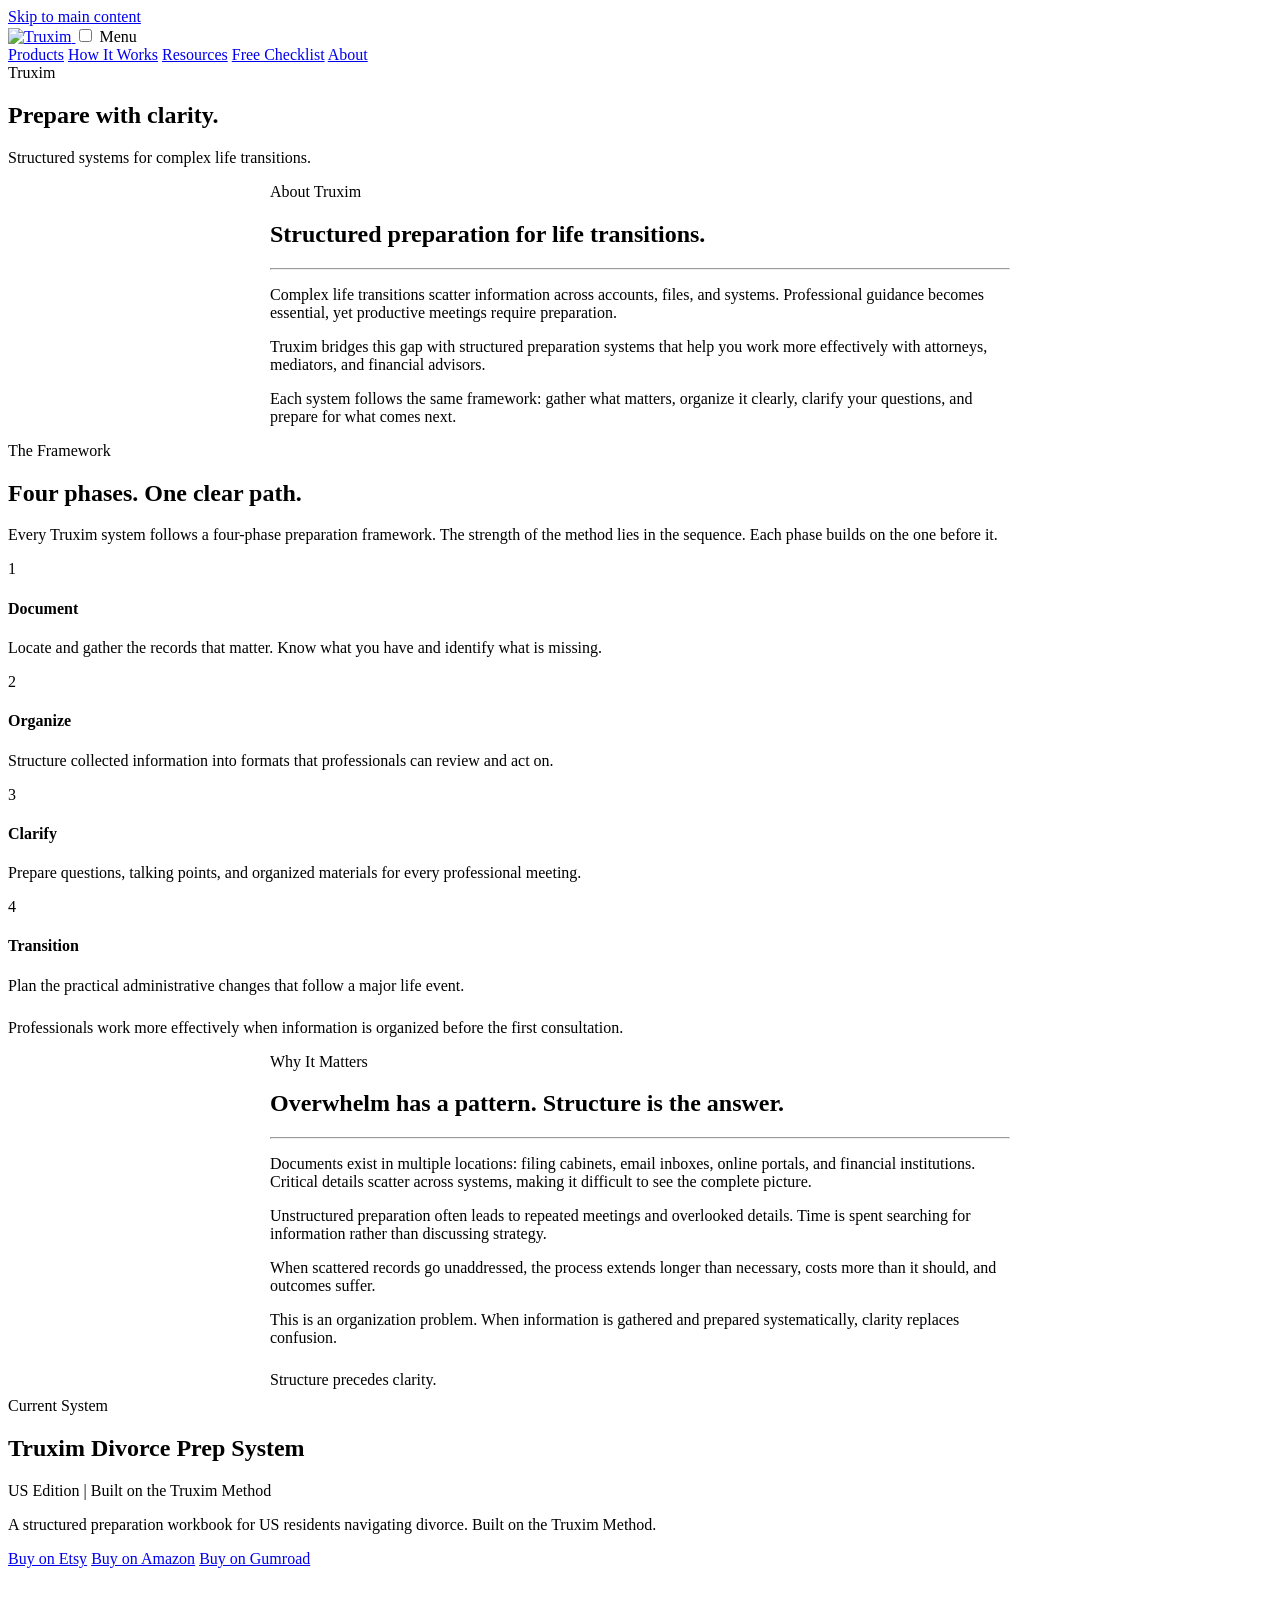
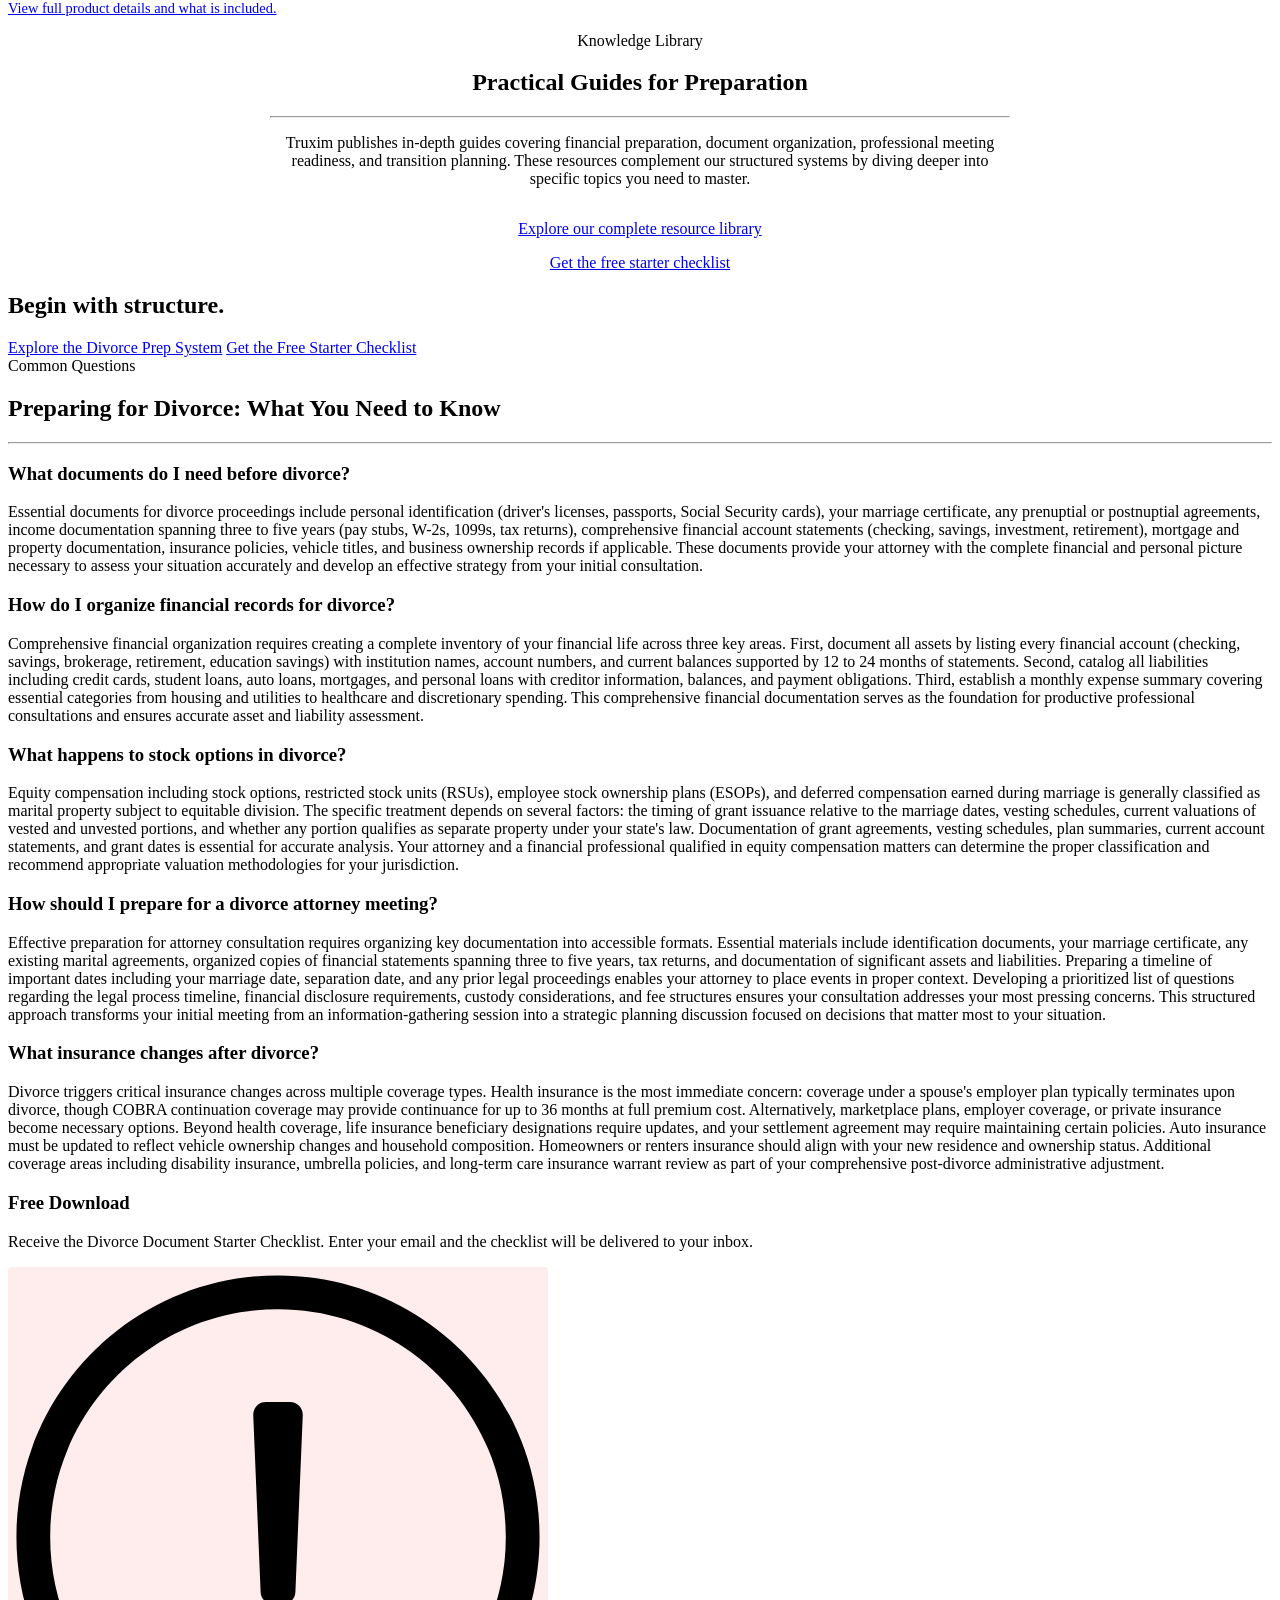
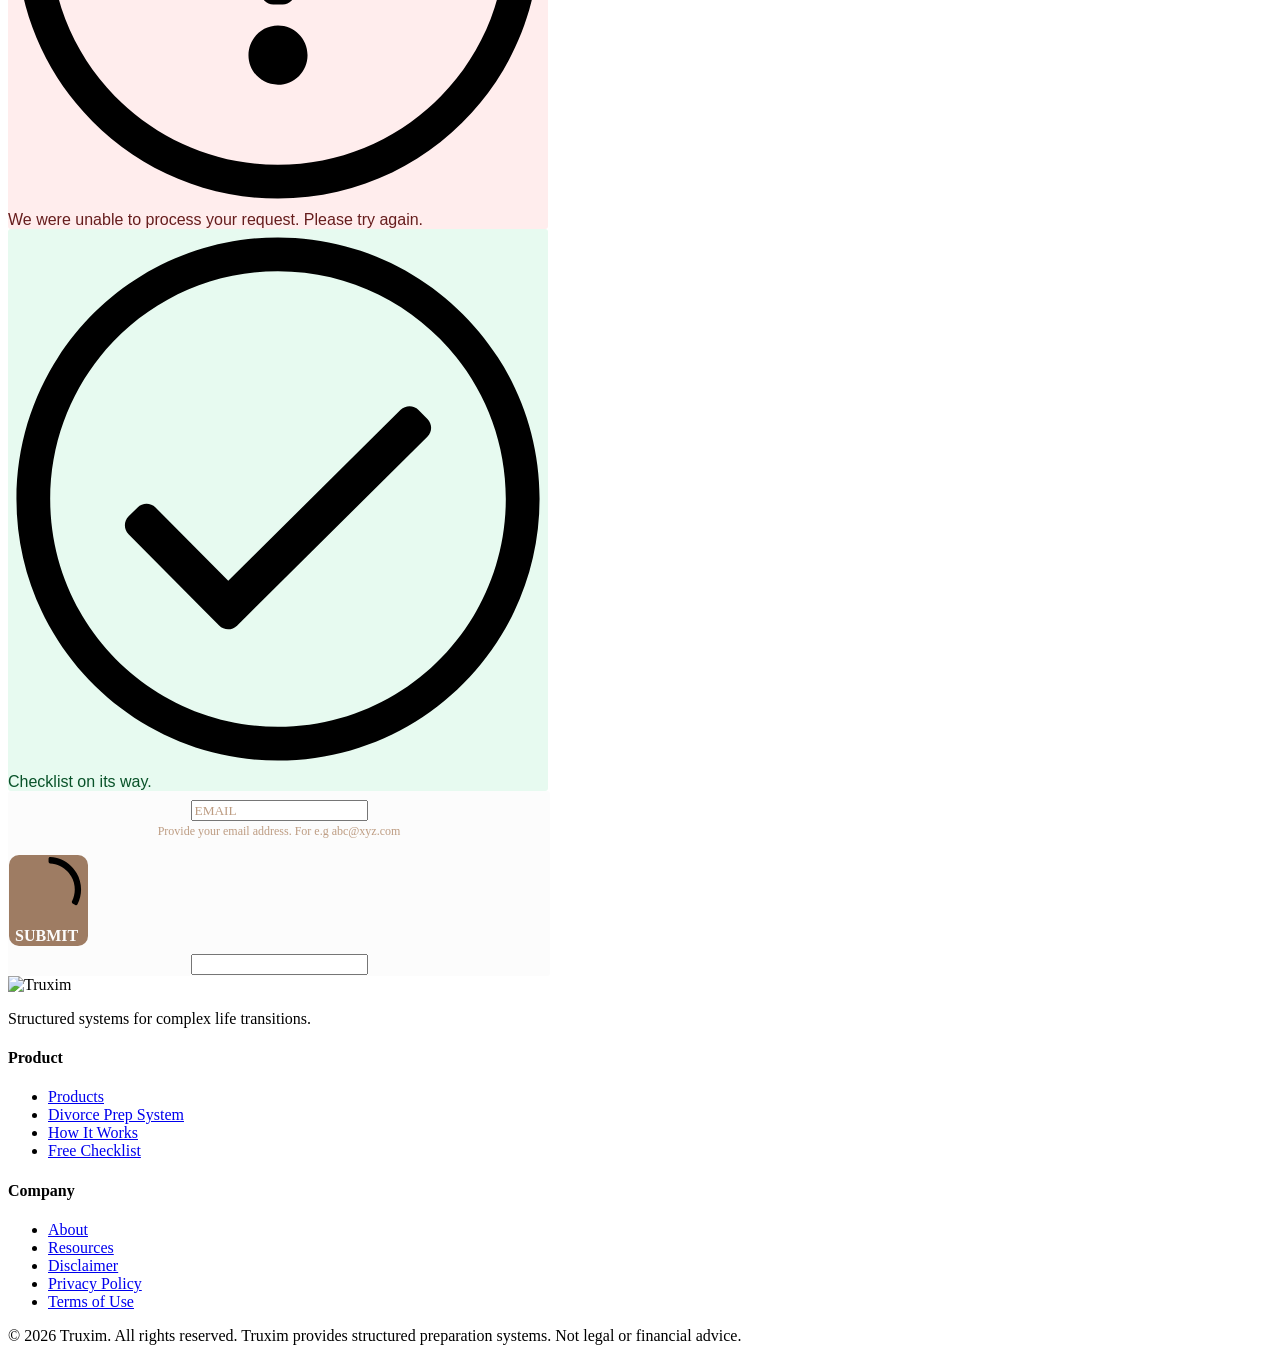
==== index.html @ 69b2a150 "Add files via upload" ====
<!DOCTYPE html>
<html lang="en">
<head>
  <meta charset="UTF-8">
  <meta name="viewport" content="width=device-width, initial-scale=1.0">
  <title>Truxim | Structured Systems for Complex Life Transitions</title>
  <meta name="description" content="Truxim provides structured preparation systems for complex life transitions. Organize documents, clarify finances, and prepare for professional meetings with confidence.">
  <meta name="robots" content="index, follow">
  <link rel="canonical" href="https://truxim.com/">
  <link rel="icon" type="image/svg+xml" href="images/truxim-icon.svg">
  <link rel="stylesheet" href="css/style.css">

  <!-- START - Brevo form styles -->
  <style>
    @font-face {
      font-display: block;
      font-family: Roboto;
      src: url(https://assets.brevo.com/font/Roboto/Latin/normal/normal/7529907e9eaf8ebb5220c5f9850e3811.woff2) format("woff2"), url(https://assets.brevo.com/font/Roboto/Latin/normal/normal/25c678feafdc175a70922a116c9be3e7.woff) format("woff")
    }

    @font-face {
      font-display: fallback;
      font-family: Roboto;
      font-weight: 600;
      src: url(https://assets.brevo.com/font/Roboto/Latin/medium/normal/6e9caeeafb1f3491be3e32744bc30440.woff2) format("woff2"), url(https://assets.brevo.com/font/Roboto/Latin/medium/normal/71501f0d8d5aa95960f6475d5487d4c2.woff) format("woff")
    }

    @font-face {
      font-display: fallback;
      font-family: Roboto;
      font-weight: 700;
      src: url(https://assets.brevo.com/font/Roboto/Latin/bold/normal/3ef7cf158f310cf752d5ad08cd0e7e60.woff2) format("woff2"), url(https://assets.brevo.com/font/Roboto/Latin/bold/normal/ece3a1d82f18b60bcce0211725c476aa.woff) format("woff")
    }

    #sib-container input:-ms-input-placeholder {
      text-align: left;
      font-family: Georgia, serif;
      color: #bd9c82;
    }

    #sib-container input::placeholder {
      text-align: left;
      font-family: Georgia, serif;
      color: #bd9c82;
    }

    #sib-container textarea::placeholder {
      text-align: left;
      font-family: Georgia, serif;
      color: #bd9c82;
    }

    #sib-container a {
      text-decoration: underline;
      color: #2BB2FC;
    }
  </style>
  <link rel="stylesheet" href="https://sibforms.com/forms/end-form/build/sib-styles.css">
  <!-- END - Brevo form styles -->

  <!-- Open Graph -->
  <meta property="og:title" content="Truxim | Structured Systems for Complex Life Transitions">
  <meta property="og:description" content="Organized preparation systems that help you gather documents, structure finances, and walk into every professional meeting ready.">
  <meta property="og:type" content="website">
  <meta property="og:url" content="https://truxim.com/">
  <meta property="og:site_name" content="Truxim">

  <!-- Schema: Organization -->
  <script type="application/ld+json">
  {
    "@context": "https://schema.org",
    "@type": "Organization",
    "name": "Truxim",
    "url": "https://truxim.com",
    "description": "Structured preparation systems for complex life transitions.",
    "logo": "https://truxim.com/images/truxim-logo.svg"
  }
  </script>

  <!-- Schema: FAQPage -->
  <script type="application/ld+json">
  {
    "@context": "https://schema.org",
    "@type": "FAQPage",
    "mainEntity": [
      {
        "@type": "Question",
        "name": "What documents do I need before divorce?",
        "acceptedAnswer": {
          "@type": "Answer",
          "text": "Essential documents for divorce proceedings include personal identification (driver's licenses, passports, Social Security cards), your marriage certificate, any prenuptial or postnuptial agreements, income documentation spanning three to five years (pay stubs, W-2s, 1099s, tax returns), comprehensive financial account statements (checking, savings, investment, retirement), mortgage and property documentation, insurance policies, vehicle titles, and business ownership records if applicable. These documents provide your attorney with the complete financial and personal picture necessary to assess your situation accurately and develop an effective strategy from your initial consultation."
        }
      },
      {
        "@type": "Question",
        "name": "How do I organize financial records for divorce?",
        "acceptedAnswer": {
          "@type": "Answer",
          "text": "Comprehensive financial organization requires creating a complete inventory of your financial life across three key areas. First, document all assets by listing every financial account (checking, savings, brokerage, retirement, education savings) with institution names, account numbers, and current balances supported by 12 to 24 months of statements. Second, catalog all liabilities including credit cards, student loans, auto loans, mortgages, and personal loans with creditor information, balances, and payment obligations. Third, establish a monthly expense summary covering essential categories from housing and utilities to healthcare and discretionary spending. This comprehensive financial documentation serves as the foundation for productive professional consultations and ensures accurate asset and liability assessment."
        }
      },
      {
        "@type": "Question",
        "name": "What happens to stock options in divorce?",
        "acceptedAnswer": {
          "@type": "Answer",
          "text": "Equity compensation including stock options, restricted stock units (RSUs), employee stock ownership plans (ESOPs), and deferred compensation earned during marriage is generally classified as marital property subject to equitable division. The specific treatment depends on several factors: the timing of grant issuance relative to the marriage dates, vesting schedules, current valuations of vested and unvested portions, and whether any portion qualifies as separate property under your state's law. Documentation of grant agreements, vesting schedules, plan summaries, current account statements, and grant dates is essential for accurate analysis. Your attorney and a financial professional qualified in equity compensation matters can determine the proper classification and recommend appropriate valuation methodologies for your jurisdiction."
        }
      },
      {
        "@type": "Question",
        "name": "How should I prepare for a divorce attorney meeting?",
        "acceptedAnswer": {
          "@type": "Answer",
          "text": "Effective preparation for attorney consultation requires organizing key documentation into accessible formats. Essential materials include identification documents, your marriage certificate, any existing marital agreements, organized copies of financial statements spanning three to five years, tax returns, and documentation of significant assets and liabilities. Preparing a timeline of important dates including your marriage date, separation date, and any prior legal proceedings enables your attorney to place events in proper context. Developing a prioritized list of questions regarding the legal process timeline, financial disclosure requirements, custody considerations, and fee structures ensures your consultation addresses your most pressing concerns. This structured approach transforms your initial meeting from an information-gathering session into a strategic planning discussion focused on decisions that matter most to your situation."
        }
      },
      {
        "@type": "Question",
        "name": "What insurance changes after divorce?",
        "acceptedAnswer": {
          "@type": "Answer",
          "text": "Divorce triggers critical insurance changes across multiple coverage types. Health insurance is the most immediate concern: coverage under a spouse's employer plan typically terminates upon divorce, though COBRA continuation coverage may provide continuance for up to 36 months at full premium cost. Alternatively, marketplace plans, employer coverage, or private insurance become necessary options. Beyond health coverage, life insurance beneficiary designations require updates, and your settlement agreement may require maintaining certain policies. Auto insurance must be updated to reflect vehicle ownership changes and household composition. Homeowners or renters insurance should align with your new residence and ownership status. Additional coverage areas including disability insurance, umbrella policies, and long-term care insurance warrant review as part of your comprehensive post-divorce administrative adjustment."
        }
      }
    ]
  }
  </script>
</head>
<body>
  <a href="#main" class="skip-link">Skip to main content</a>
  <header class="site-header">
    <div class="header-inner">
      <a href="index.html" class="site-logo">
        <img src="images/truxim-logo.svg" alt="Truxim" width="160" height="36">
      </a>
      <input type="checkbox" id="nav-toggle" class="nav-toggle-check">
      <label for="nav-toggle" class="nav-toggle-label">Menu</label>
      <nav class="main-nav">
        <a href="products.html">Products</a>
        <a href="how-it-works.html">How It Works</a>
        <a href="resources.html">Resources</a>
        <a href="free-checklist.html">Free Checklist</a>
        <a href="about.html">About</a>
      </nav>
    </div>
  </header>

  <!-- Main Content -->
  <main id="main">

    <!-- Hero -->
    <section class="hero">
      <div class="container">
        <span class="section-label">Truxim</span>
        <h1>Prepare with clarity.</h1>
        <p class="subtitle">Structured systems for complex life transitions.</p>
      </div>
    </section>

    <!-- What is Truxim -->
    <section class="section section-alt">
      <div class="container">
        <div style="max-width: 740px; margin: 0 auto;">
          <span class="section-label">About Truxim</span>
          <h2 class="section-title">Structured preparation for life transitions.</h2>
          <hr class="divider">
          <p class="section-subtitle">Complex life transitions scatter information across accounts, files, and systems. Professional guidance becomes essential, yet productive meetings require preparation.</p>
          <p class="section-subtitle" style="margin-top: 0;">Truxim bridges this gap with structured preparation systems that help you work more effectively with attorneys, mediators, and financial advisors.</p>
          <p class="section-subtitle" style="margin-top: 0;">Each system follows the same framework: gather what matters, organize it clearly, clarify your questions, and prepare for what comes next.</p>
        </div>
      </div>
    </section>

    <!-- The Truxim Method -->
    <section class="section">
      <div class="container text-center">
        <span class="section-label">The Framework</span>
        <h2 class="section-title">Four phases. One clear path.</h2>
        <p class="section-subtitle centered">Every Truxim system follows a four-phase preparation framework. The strength of the method lies in the sequence. Each phase builds on the one before it.</p>
        <div class="phase-grid">
          <div class="phase-block">
            <div class="phase-number">1</div>
            <h4>Document</h4>
            <p>Locate and gather the records that matter. Know what you have and identify what is missing.</p>
          </div>
          <div class="phase-block">
            <div class="phase-number">2</div>
            <h4>Organize</h4>
            <p>Structure collected information into formats that professionals can review and act on.</p>
          </div>
          <div class="phase-block">
            <div class="phase-number">3</div>
            <h4>Clarify</h4>
            <p>Prepare questions, talking points, and organized materials for every professional meeting.</p>
          </div>
          <div class="phase-block">
            <div class="phase-number">4</div>
            <h4>Transition</h4>
            <p>Plan the practical administrative changes that follow a major life event.</p>
          </div>
        </div>
        <p class="section-subtitle centered" style="margin-top: 1.5rem;">Professionals work more effectively when information is organized before the first consultation.</p>
      </div>
    </section>

    <!-- Why Structure Matters -->
    <section class="section section-alt">
      <div class="container">
        <div style="max-width: 740px; margin: 0 auto;">
          <span class="section-label">Why It Matters</span>
          <h2 class="section-title">Overwhelm has a pattern. Structure is the answer.</h2>
          <hr class="divider">
          <p class="section-subtitle">Documents exist in multiple locations: filing cabinets, email inboxes, online portals, and financial institutions. Critical details scatter across systems, making it difficult to see the complete picture.</p>
          <p class="section-subtitle" style="margin-top: 0;">Unstructured preparation often leads to repeated meetings and overlooked details. Time is spent searching for information rather than discussing strategy.</p>
          <p class="section-subtitle" style="margin-top: 0;">When scattered records go unaddressed, the process extends longer than necessary, costs more than it should, and outcomes suffer.</p>
          <p class="section-subtitle" style="margin-top: 0;">This is an organization problem. When information is gathered and prepared systematically, clarity replaces confusion.</p>
          <p class="section-subtitle" style="margin-top: 1.5rem; margin-bottom: 0.5rem;">Structure precedes clarity.</p>
        </div>
      </div>
    </section>

    <!-- Current System -->
    <section class="section">
      <div class="container text-center">
        <span class="section-label">Current System</span>
        <h2 class="section-title">Truxim Divorce Prep System</h2>
        <p class="section-subtitle centered">US Edition | Built on the Truxim Method</p>
        <p class="section-subtitle centered">A structured preparation workbook for US residents navigating divorce. Built on the Truxim Method.</p>
        <div class="purchase-buttons">
          <a href="#" class="purchase-btn">Buy on Etsy</a>
          <a href="#" class="purchase-btn">Buy on Amazon</a>
          <a href="#" class="purchase-btn">Buy on Gumroad</a>
        </div>
        <p style="margin-top: 2rem; font-size: 0.9rem; color: var(--text-light);">
          <a href="divorce-prep-system.html">View full product details and what is included.</a>
        </p>
      </div>
    </section>

    <!-- Resources Section -->
    <section class="section section-alt">
      <div class="container">
        <div style="max-width: 740px; margin: 0 auto; text-align: center;">
          <span class="section-label">Knowledge Library</span>
          <h2 class="section-title">Practical Guides for Preparation</h2>
          <hr class="divider">
          <p class="section-subtitle">Truxim publishes in-depth guides covering financial preparation, document organization, professional meeting readiness, and transition planning. These resources complement our structured systems by diving deeper into specific topics you need to master.</p>
          <div style="margin-top: 2rem;">
            <p><a href="resources.html">Explore our complete resource library</a></p>
            <p style="margin-top: 0.5rem;"><a href="free-checklist.html">Get the free starter checklist</a></p>
          </div>
        </div>
      </div>
    </section>

    <!-- Primary CTA Section -->
    <section class="section">
      <div class="container text-center">
        <h2 class="section-title">Begin with structure.</h2>
        <div class="hero-buttons">
          <a href="divorce-prep-system.html" class="btn btn-primary btn-lg">Explore the Divorce Prep System</a>
          <a href="free-checklist.html" class="btn btn-outline btn-lg">Get the Free Starter Checklist</a>
        </div>
      </div>
    </section>

    <!-- SEO Q&A Section -->
    <section class="section section-alt">
      <div class="container">
        <div class="qa-section">
          <span class="section-label text-center" style="display: block;">Common Questions</span>
          <h2 class="section-title text-center">Preparing for Divorce: What You Need to Know</h2>
          <hr class="divider centered">

          <div class="qa-item">
            <h3>What documents do I need before divorce?</h3>
            <p>Essential documents for divorce proceedings include personal identification (driver's licenses, passports, Social Security cards), your marriage certificate, any prenuptial or postnuptial agreements, income documentation spanning three to five years (pay stubs, W-2s, 1099s, tax returns), comprehensive financial account statements (checking, savings, investment, retirement), mortgage and property documentation, insurance policies, vehicle titles, and business ownership records if applicable. These documents provide your attorney with the complete financial and personal picture necessary to assess your situation accurately and develop an effective strategy from your initial consultation.</p>
          </div>

          <div class="qa-item">
            <h3>How do I organize financial records for divorce?</h3>
            <p>Comprehensive financial organization requires creating a complete inventory of your financial life across three key areas. First, document all assets by listing every financial account (checking, savings, brokerage, retirement, education savings) with institution names, account numbers, and current balances supported by 12 to 24 months of statements. Second, catalog all liabilities including credit cards, student loans, auto loans, mortgages, and personal loans with creditor information, balances, and payment obligations. Third, establish a monthly expense summary covering essential categories from housing and utilities to healthcare and discretionary spending. This comprehensive financial documentation serves as the foundation for productive professional consultations and ensures accurate asset and liability assessment.</p>
          </div>

          <div class="qa-item">
            <h3>What happens to stock options in divorce?</h3>
            <p>Equity compensation including stock options, restricted stock units (RSUs), employee stock ownership plans (ESOPs), and deferred compensation earned during marriage is generally classified as marital property subject to equitable division. The specific treatment depends on several factors: the timing of grant issuance relative to the marriage dates, vesting schedules, current valuations of vested and unvested portions, and whether any portion qualifies as separate property under your state's law. Documentation of grant agreements, vesting schedules, plan summaries, current account statements, and grant dates is essential for accurate analysis. Your attorney and a financial professional qualified in equity compensation matters can determine the proper classification and recommend appropriate valuation methodologies for your jurisdiction.</p>
          </div>

          <div class="qa-item">
            <h3>How should I prepare for a divorce attorney meeting?</h3>
            <p>Effective preparation for attorney consultation requires organizing key documentation into accessible formats. Essential materials include identification documents, your marriage certificate, any existing marital agreements, organized copies of financial statements spanning three to five years, tax returns, and documentation of significant assets and liabilities. Preparing a timeline of important dates including your marriage date, separation date, and any prior legal proceedings enables your attorney to place events in proper context. Developing a prioritized list of questions regarding the legal process timeline, financial disclosure requirements, custody considerations, and fee structures ensures your consultation addresses your most pressing concerns. This structured approach transforms your initial meeting from an information-gathering session into a strategic planning discussion focused on decisions that matter most to your situation.</p>
          </div>

          <div class="qa-item">
            <h3>What insurance changes after divorce?</h3>
            <p>Divorce triggers critical insurance changes across multiple coverage types. Health insurance is the most immediate concern: coverage under a spouse's employer plan typically terminates upon divorce, though COBRA continuation coverage may provide continuance for up to 36 months at full premium cost. Alternatively, marketplace plans, employer coverage, or private insurance become necessary options. Beyond health coverage, life insurance beneficiary designations require updates, and your settlement agreement may require maintaining certain policies. Auto insurance must be updated to reflect vehicle ownership changes and household composition. Homeowners or renters insurance should align with your new residence and ownership status. Additional coverage areas including disability insurance, umbrella policies, and long-term care insurance warrant review as part of your comprehensive post-divorce administrative adjustment.</p>
          </div>

        </div>
      </div>
    </section>

    <!-- Email Capture -->
    <section class="section">
      <div class="container">
        <div class="email-capture">
          <h3>Free Download</h3>
          <p>Receive the Divorce Document Starter Checklist. Enter your email and the checklist will be delivered to your inbox.</p>
          <!-- START - Brevo Embedded Form -->
          <div class="sib-form" style="text-align: center; background-color: transparent;">
            <div id="sib-form-container" class="sib-form-container">
              <div id="error-message" class="sib-form-message-panel" style="font-size:16px; text-align:left; font-family:Helvetica, sans-serif; color:#661d1d; background-color:#ffeded; border-radius:3px; border-color:#ff4949;max-width:540px;">
                <div class="sib-form-message-panel__text sib-form-message-panel__text--center">
                  <svg viewBox="0 0 512 512" class="sib-icon sib-notification__icon">
                    <path d="M256 40c118.621 0 216 96.075 216 216 0 119.291-96.61 216-216 216-119.244 0-216-96.562-216-216 0-119.203 96.602-216 216-216m0-32C119.043 8 8 119.083 8 256c0 136.997 111.043 248 248 248s248-111.003 248-248C504 119.083 392.957 8 256 8zm-11.49 120h22.979c6.823 0 12.274 5.682 11.99 12.5l-7 168c-.268 6.428-5.556 11.5-11.99 11.5h-8.979c-6.433 0-11.722-5.073-11.99-11.5l-7-168c-.283-6.818 5.167-12.5 11.99-12.5zM256 340c-15.464 0-28 12.536-28 28s12.536 28 28 28 28-12.536 28-28-12.536-28-28-28z" />
                  </svg>
                  <span class="sib-form-message-panel__inner-text">
                    We were unable to process your request. Please try again.
                  </span>
                </div>
              </div>
              <div></div>
              <div id="success-message" class="sib-form-message-panel" style="font-size:16px; text-align:left; font-family:Helvetica, sans-serif; color:#085229; background-color:#e7faf0; border-radius:3px; border-color:#13ce66;max-width:540px;">
                <div class="sib-form-message-panel__text sib-form-message-panel__text--center">
                  <svg viewBox="0 0 512 512" class="sib-icon sib-notification__icon">
                    <path d="M256 8C119.033 8 8 119.033 8 256s111.033 248 248 248 248-111.033 248-248S392.967 8 256 8zm0 464c-118.664 0-216-96.055-216-216 0-118.663 96.055-216 216-216 118.664 0 216 96.055 216 216 0 118.663-96.055 216-216 216zm141.63-274.961L217.15 376.071c-4.705 4.667-12.303 4.637-16.97-.068l-85.878-86.572c-4.667-4.705-4.637-12.303.068-16.97l8.52-8.451c4.705-4.667 12.303-4.637 16.97.068l68.976 69.533 163.441-162.13c4.705-4.667 12.303-4.637 16.97.068l8.451 8.52c4.668 4.705 4.637 12.303-.068 16.97z" />
                  </svg>
                  <span class="sib-form-message-panel__inner-text">
                    Checklist on its way.
                  </span>
                </div>
              </div>
              <div></div>
              <div id="sib-container" class="sib-container--large sib-container--vertical" style="text-align:center; background-color:rgba(252,252,252,1); max-width:540px; border-radius:3px; border-width:1px; border-color:#fcfcfc; border-style:solid; direction:ltr">
                <form id="sib-form" method="POST" action="https://1d1e7d03.sibforms.com/serve/[base64]" data-type="subscription">
                  <div style="padding: 8px 0;">
                    <div class="sib-input sib-form-block">
                      <div class="form__entry entry_block">
                        <div class="form__label-row ">
                          <div class="entry__field">
                            <input class="input " type="text" id="EMAIL" name="EMAIL" autocomplete="off" placeholder="EMAIL" data-required="true" required />
                          </div>
                        </div>
                        <label class="entry__error entry__error--primary" style="font-size:16px; text-align:left; font-family:Helvetica, sans-serif; color:#661d1d; background-color:#ffeded; border-radius:3px; border-color:#ff4949;">
                        </label>
                        <label class="entry__specification" style="font-size:12px; text-align:left; font-family:Georgia, serif; color:#bd9c82; text-align:left">
                          Provide your email address. For e.g abc@xyz.com
                        </label>
                      </div>
                    </div>
                  </div>
                  <div style="padding: 8px 0;">
                    <div class="sib-form-block" style="text-align: left">
                      <button class="sib-form-block__button sib-form-block__button-with-loader" style="font-size:16px; text-align:left; font-weight:700; font-family:Georgia, serif; color:#fcfcfc; background-color:#9e7c63; border-radius:10px; border-width:0px;" form="sib-form" type="submit">
                        <svg class="icon clickable__icon progress-indicator__icon sib-hide-loader-icon" viewBox="0 0 512 512" style="">
                          <path d="M460.116 373.846l-20.823-12.022c-5.541-3.199-7.54-10.159-4.663-15.874 30.137-59.886 28.343-131.652-5.386-189.946-33.641-58.394-94.896-95.833-161.827-99.676C261.028 55.961 256 50.751 256 44.352V20.309c0-6.904 5.808-12.337 12.703-11.982 83.556 4.306 160.163 50.864 202.11 123.677 42.063 72.696 44.079 162.316 6.031 236.832-3.14 6.148-10.75 8.461-16.728 5.01z" />
                        </svg>
                        SUBMIT
                      </button>
                    </div>
                  </div>
                  <input type="text" name="email_address_check" value="" class="input--hidden">
                  <input type="hidden" name="locale" value="en">
                </form>
              </div>
            </div>
          </div>
          <!-- END - Brevo Embedded Form -->
        </div>
      </div>
    </section>

  </main>

  <!-- Footer -->
  <footer class="site-footer">
    <div class="footer-inner">
      <div class="footer-grid">
        <div class="footer-brand">
          <img src="images/truxim-icon.svg" alt="Truxim" width="40" height="30">
          <p>Structured systems for complex life transitions.</p>
        </div>
        <div class="footer-links">
          <h4>Product</h4>
          <ul>
            <li><a href="products.html">Products</a></li>
            <li><a href="divorce-prep-system.html">Divorce Prep System</a></li>
            <li><a href="how-it-works.html">How It Works</a></li>
            <li><a href="free-checklist.html">Free Checklist</a></li>
          </ul>
        </div>
        <div class="footer-links">
          <h4>Company</h4>
          <ul>
            <li><a href="about.html">About</a></li>
            <li><a href="resources.html">Resources</a></li>
            <li><a href="disclaimer.html">Disclaimer</a></li>
            <li><a href="privacy.html">Privacy Policy</a></li>
            <li><a href="terms.html">Terms of Use</a></li>
          </ul>
        </div>
      </div>
      <div class="footer-legal">
        <p>&copy; 2026 Truxim. All rights reserved. Truxim provides structured preparation systems. Not legal or financial advice.</p>
      </div>
    </div>
  </footer>

  <!-- START - Brevo form script -->
  <script>
    window.REQUIRED_CODE_ERROR_MESSAGE = 'Please choose a country code';
    window.LOCALE = 'en';
    window.EMAIL_INVALID_MESSAGE = window.SMS_INVALID_MESSAGE = "Please enter a valid email address.";
    window.REQUIRED_ERROR_MESSAGE = "Email address is required. ";
    window.GENERIC_INVALID_MESSAGE = "Please enter a valid email address.";
    window.translation = {
      common: {
        selectedList: '{quantity} list selected',
        selectedLists: '{quantity} lists selected',
        selectedOption: '{quantity} selected',
        selectedOptions: '{quantity} selected',
      }
    };
    var AUTOHIDE = Boolean(0);
  </script>
  <script defer src="https://sibforms.com/forms/end-form/build/main.js"></script>
  <!-- END - Brevo form script -->
</body>
</html>
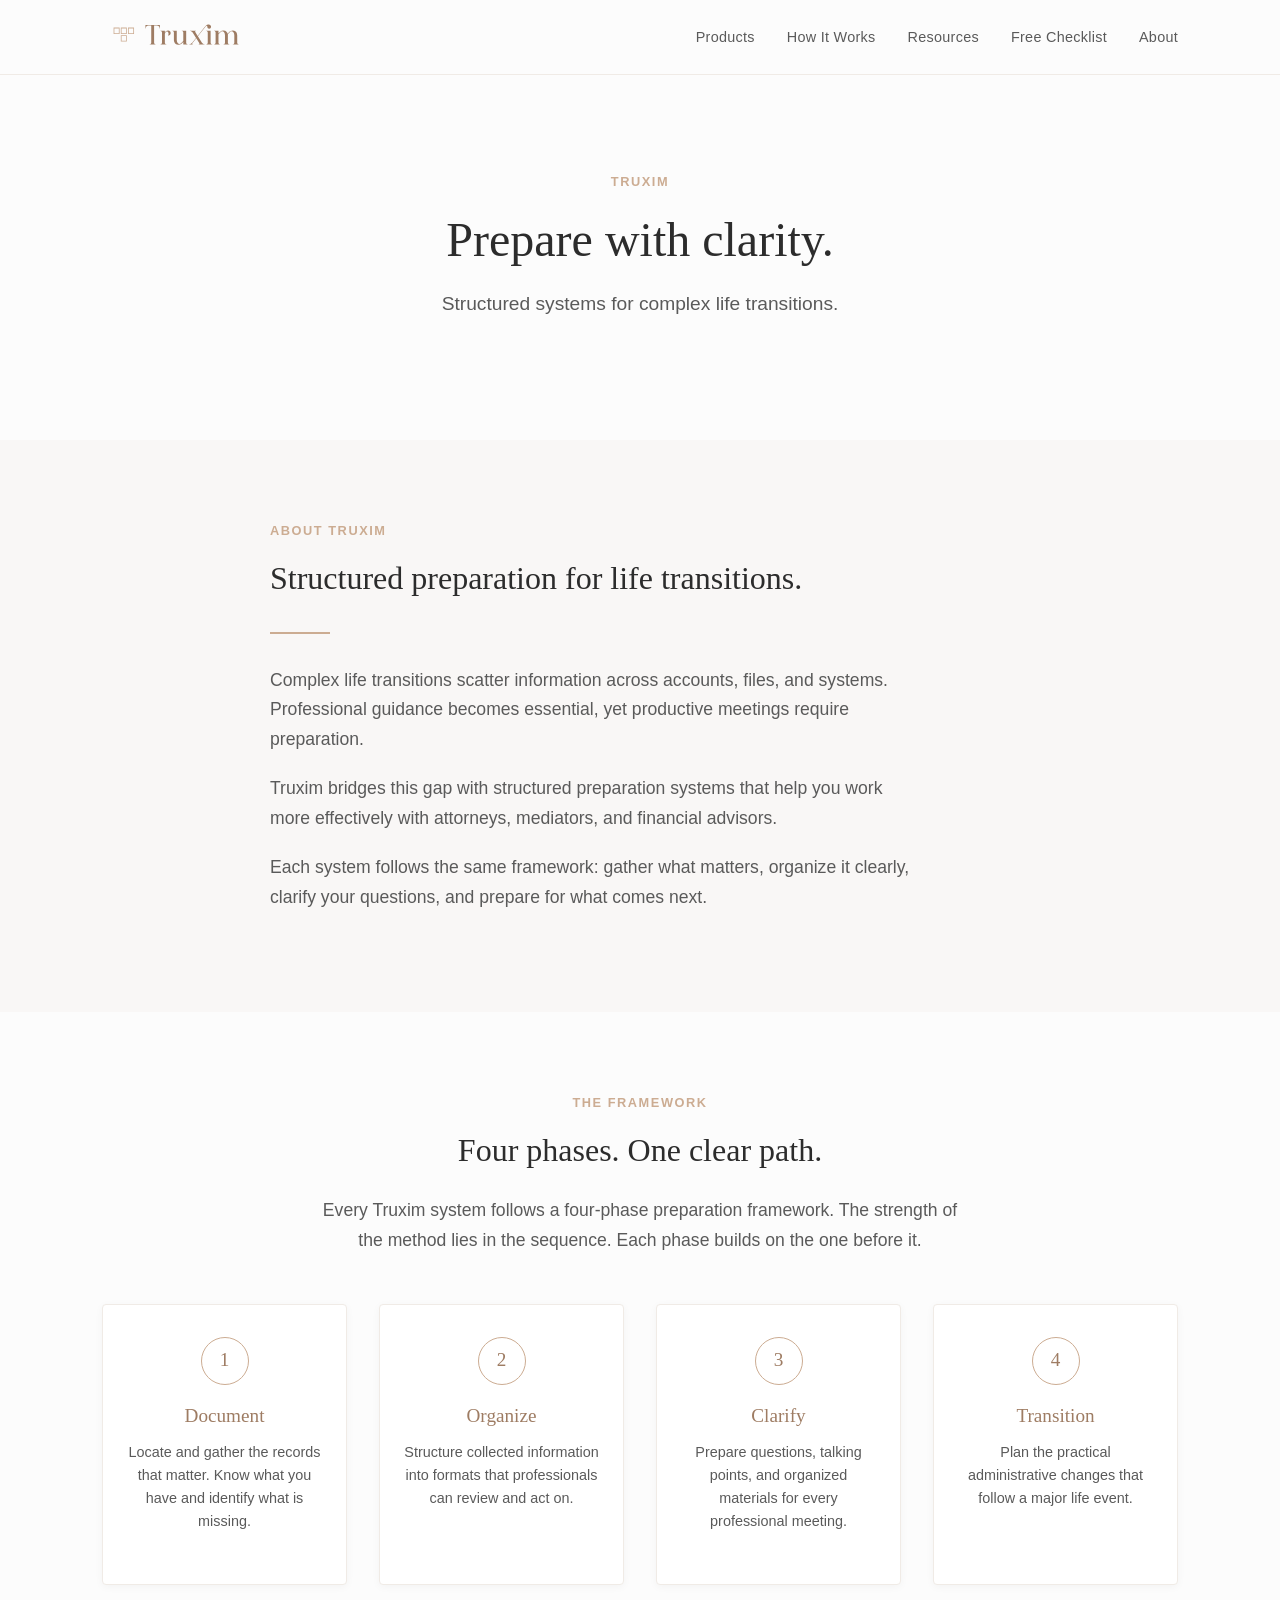
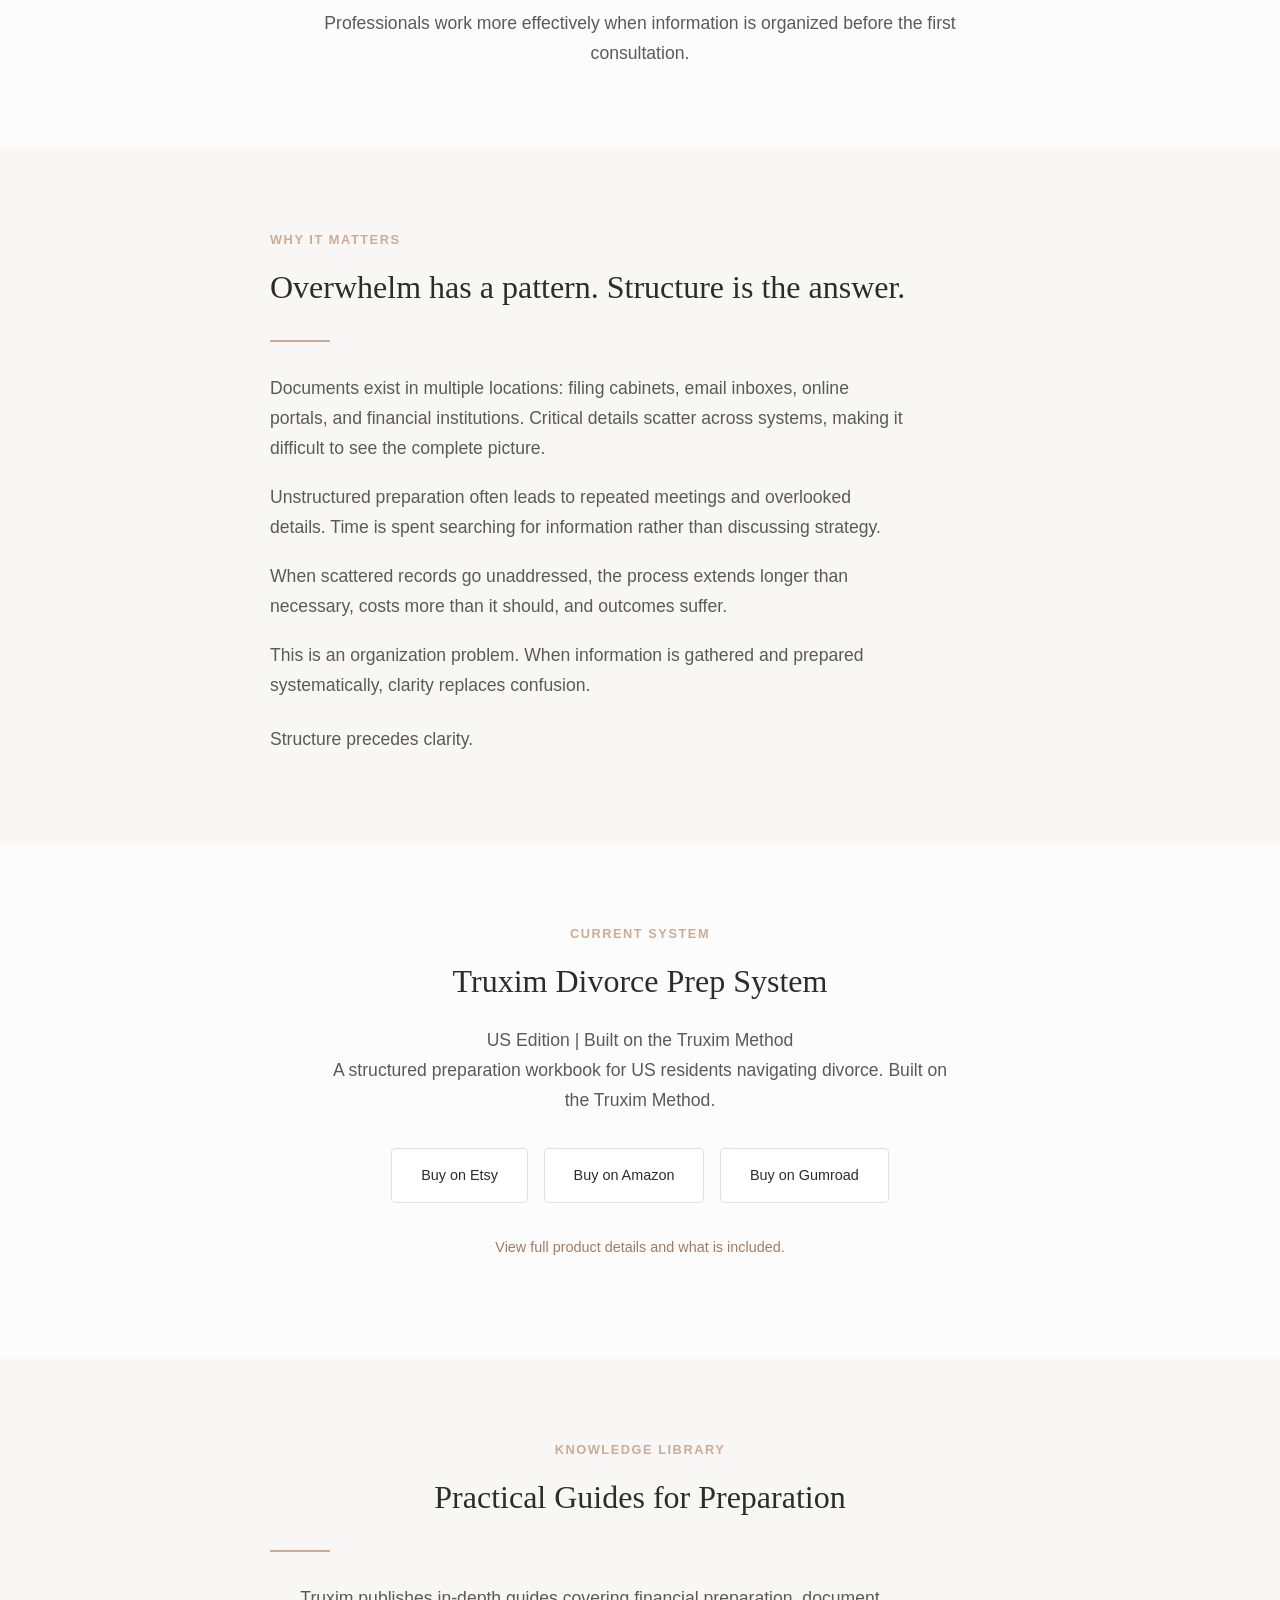
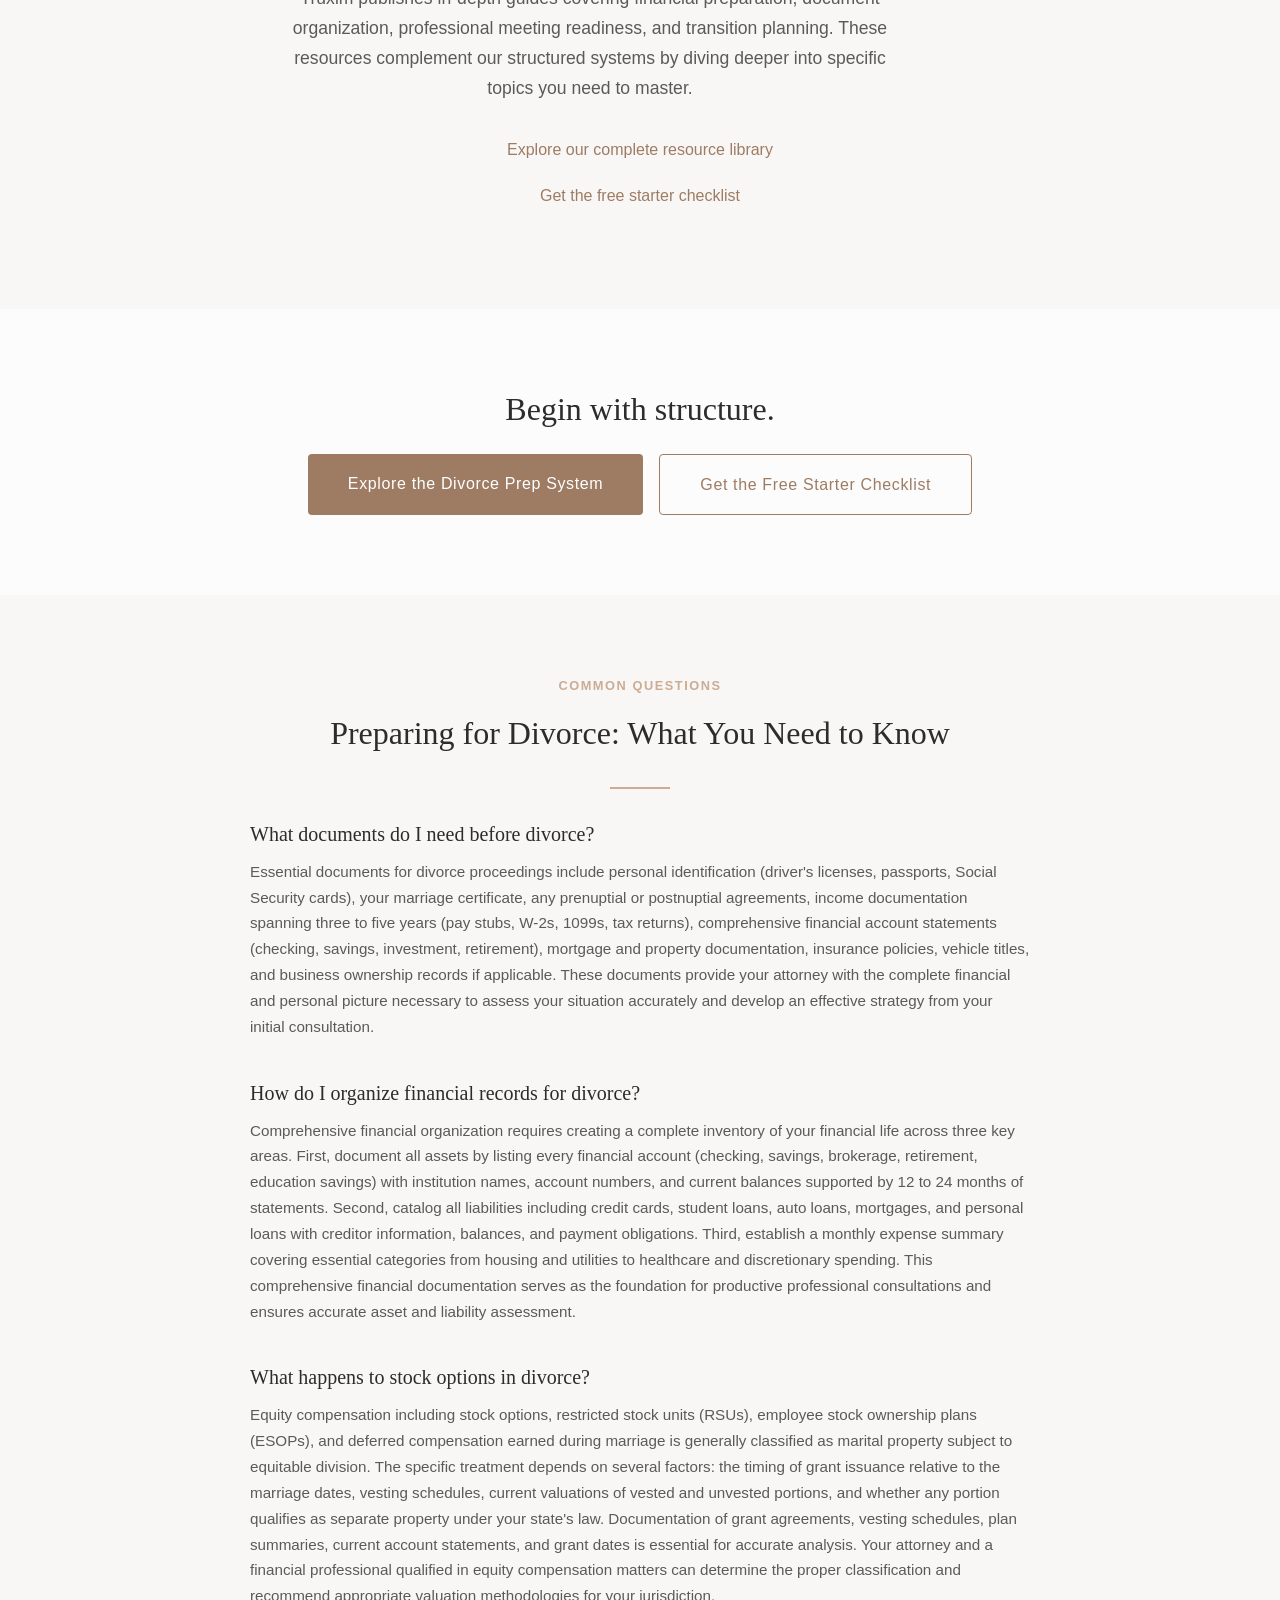
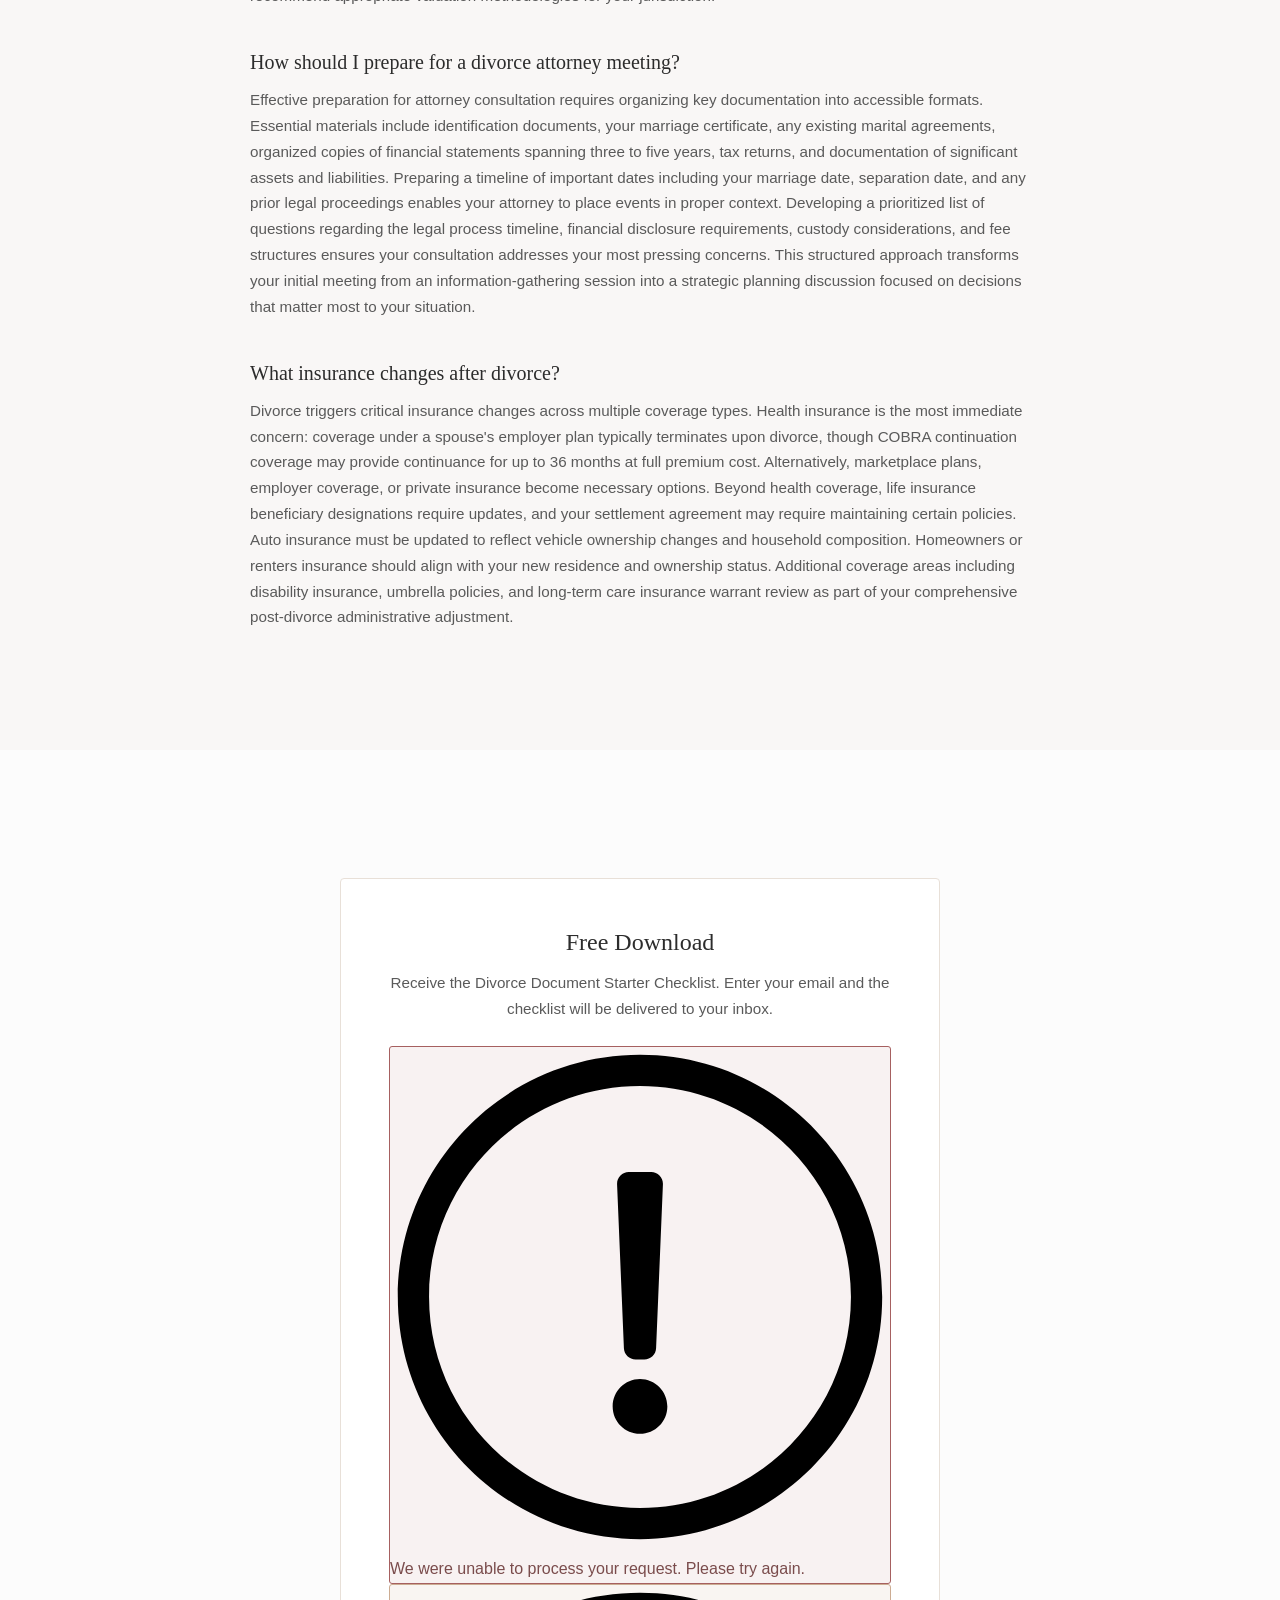
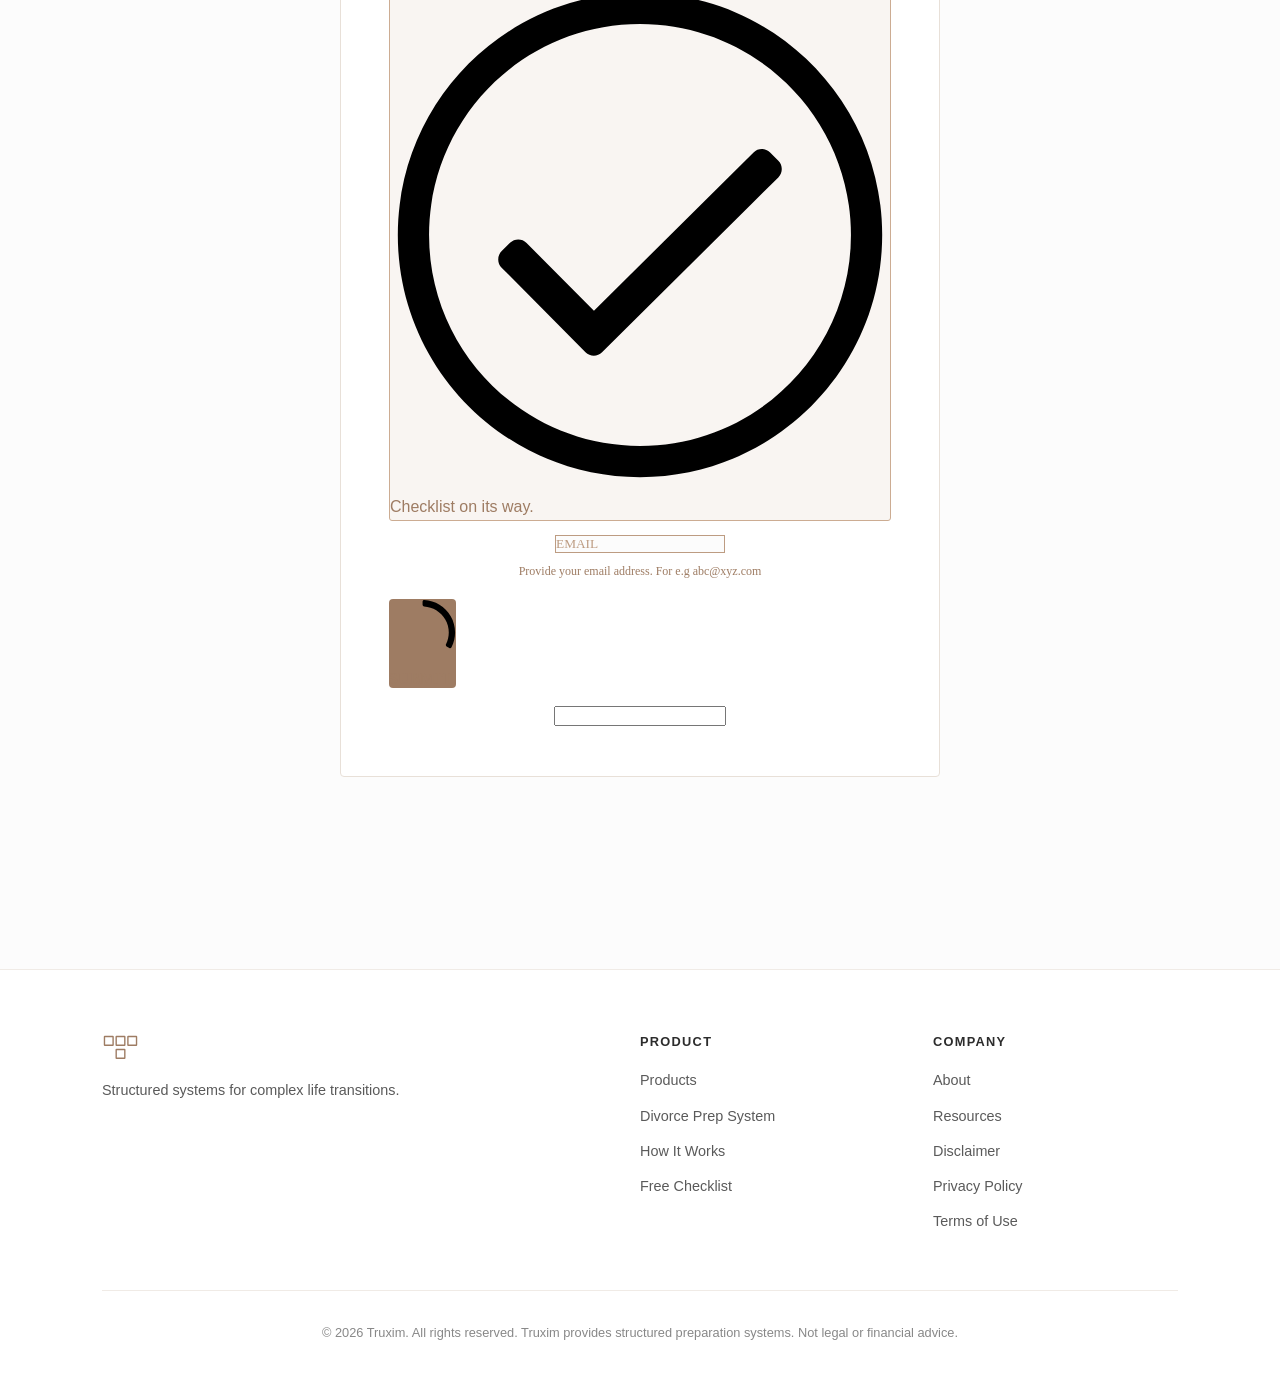
==== commit 26395559: "Add files via upload" ====
--- a/index.html
+++ b/index.html
@@ -57,6 +57,18 @@
   </style>
   <link rel="stylesheet" href="https://sibforms.com/forms/end-form/build/sib-styles.css">
   <!-- END - Brevo form styles -->
+
+  <!-- Brevo brand overrides -->
+  <style>
+    #sib-container, #sib-container * { font-family: Georgia, serif !important; color: #9e7c63 !important; }
+    .sib-form { background-color: transparent !important; }
+    #sib-container { background-color: transparent !important; border: none !important; border-radius: 0 !important; max-width: 540px !important; margin: 0 auto !important; box-shadow: none !important; padding: 0 !important; }
+    #sib-container .input { border: 1px solid #bd9c82 !important; background-color: #fcfcfc !important; }
+    .sib-form-block__button { background-color: #9e7c63 !important; color: #ffffff !important; border-radius: 4px !important; font-family: Georgia, serif !important; }
+    .sib-form-block__button:hover { background-color: #bd9c82 !important; }
+    #success-message { background-color: rgba(204, 172, 146, 0.12) !important; border: 1px solid #ccac92 !important; color: #9e7c63 !important; }
+    #error-message { background-color: rgba(166, 96, 96, 0.08) !important; border: 1px solid #a66060 !important; color: #7a4c4c !important; }
+  </style>
 
   <!-- Open Graph -->
   <meta property="og:title" content="Truxim | Structured Systems for Complex Life Transitions">
@@ -427,5 +439,22 @@
   </script>
   <script defer src="https://sibforms.com/forms/end-form/build/main.js"></script>
   <!-- END - Brevo form script -->
+
+<!-- Default Statcounter code for truxim.com -->
+<script type="text/javascript">
+var sc_project=13205528;
+var sc_invisible=1;
+var sc_security="69899f8c";
+</script>
+<script type="text/javascript"
+src="https://www.statcounter.com/counter/counter.js"
+async></script>
+<noscript><div class="statcounter"><a title="web statistics"
+href="https://statcounter.com/" target="_blank"><img
+class="statcounter"
+src="https://c.statcounter.com/13205528/0/69899f8c/1/"
+alt="web statistics"
+referrerPolicy="no-referrer-when-downgrade"></a></div></noscript>
+<!-- End of Statcounter Code -->
 </body>
 </html>
--- a/css/style.css
+++ b/css/style.css
@@ -0,0 +1,1782 @@
+/* ============================================
+   Truxim - Global Stylesheet
+   Version 1.0
+   ============================================ */
+
+/* --- CSS Custom Properties --- */
+:root {
+  --bg: #fcfcfc;
+  --fg: #9e7c63;
+  --accent1: #ccac92;
+  --accent2: #bd9c82;
+  --accent3: #ad8c73;
+  --text: #2c2c2c;
+  --text-secondary: #5a5a5a;
+  --text-light: #888;
+  --border: #e8e0d8;
+  --border-light: #f0ebe6;
+  --white: #ffffff;
+  --shadow-sm: 0 1px 3px rgba(0,0,0,0.04);
+  --shadow-md: 0 4px 12px rgba(0,0,0,0.06);
+  --shadow-lg: 0 8px 30px rgba(0,0,0,0.08);
+  --radius: 4px;
+  --max-width: 1140px;
+  --font-body: -apple-system, BlinkMacSystemFont, 'Segoe UI', Roboto, 'Helvetica Neue', Arial, sans-serif;
+  --font-heading: Georgia, 'Times New Roman', Times, serif;
+  --transition: 0.2s ease;
+}
+
+/* --- Reset --- */
+*, *::before, *::after {
+  box-sizing: border-box;
+  margin: 0;
+  padding: 0;
+}
+
+html {
+  font-size: 16px;
+  scroll-behavior: smooth;
+  -webkit-text-size-adjust: 100%;
+}
+
+body {
+  font-family: var(--font-body);
+  color: var(--text);
+  background-color: var(--bg);
+  line-height: 1.7;
+  -webkit-font-smoothing: antialiased;
+  -moz-osx-font-smoothing: grayscale;
+}
+
+img {
+  max-width: 100%;
+  height: auto;
+  display: block;
+}
+
+a {
+  color: var(--fg);
+  text-decoration: none;
+  transition: color var(--transition);
+}
+
+a:hover {
+  color: var(--accent3);
+}
+
+h1, h2, h3, h4, h5, h6 {
+  font-family: var(--font-heading);
+  font-weight: 400;
+  line-height: 1.3;
+  color: var(--text);
+}
+
+h1 { font-size: 2.6rem; }
+h2 { font-size: 2rem; }
+h3 { font-size: 1.5rem; }
+h4 { font-size: 1.2rem; }
+
+p {
+  margin-bottom: 1.2rem;
+}
+
+ul, ol {
+  padding-left: 1.5rem;
+}
+
+/* --- Utility --- */
+.container {
+  width: 100%;
+  max-width: var(--max-width);
+  margin: 0 auto;
+  padding: 0 2rem;
+}
+
+.section {
+  padding: 5rem 0;
+}
+
+.section-sm {
+  padding: 3rem 0;
+}
+
+.section-lg {
+  padding: 7rem 0;
+}
+
+.text-center {
+  text-align: center;
+}
+
+.text-fg {
+  color: var(--fg);
+}
+
+.section-label {
+  font-family: var(--font-body);
+  font-size: 0.8rem;
+  font-weight: 600;
+  letter-spacing: 0.12em;
+  text-transform: uppercase;
+  color: var(--accent1);
+  margin-bottom: 1rem;
+  display: block;
+}
+
+.section-title {
+  margin-bottom: 1.5rem;
+}
+
+.section-subtitle {
+  font-family: var(--font-body);
+  font-size: 1.1rem;
+  color: var(--text-secondary);
+  max-width: 640px;
+  line-height: 1.7;
+}
+
+.section-subtitle.centered {
+  margin: 0 auto;
+}
+
+.divider {
+  width: 60px;
+  height: 2px;
+  background-color: var(--accent1);
+  border: none;
+  margin: 2rem 0;
+}
+
+.divider.centered {
+  margin: 2rem auto;
+}
+
+/* --- Header --- */
+.site-header {
+  padding: 1.2rem 0;
+  border-bottom: 1px solid var(--border-light);
+  background: var(--bg);
+  position: sticky;
+  top: 0;
+  z-index: 100;
+}
+
+.header-inner {
+  display: flex;
+  align-items: center;
+  justify-content: space-between;
+  max-width: var(--max-width);
+  margin: 0 auto;
+  padding: 0 2rem;
+}
+
+.site-logo img,
+.site-logo svg {
+  height: 36px;
+  width: auto;
+}
+
+.nav-toggle-check {
+  display: none;
+}
+
+.nav-toggle-label {
+  display: none;
+  cursor: pointer;
+  font-size: 0.85rem;
+  font-weight: 500;
+  letter-spacing: 0.08em;
+  text-transform: uppercase;
+  color: var(--fg);
+  padding: 0.5rem 0;
+}
+
+.main-nav {
+  display: flex;
+  align-items: center;
+  gap: 2rem;
+}
+
+.main-nav a {
+  font-size: 0.9rem;
+  font-weight: 400;
+  color: var(--text-secondary);
+  letter-spacing: 0.02em;
+  transition: color var(--transition);
+}
+
+.main-nav a:hover,
+.main-nav a.active {
+  color: var(--fg);
+}
+
+/* --- Mobile Nav --- */
+@media (max-width: 860px) {
+  .nav-toggle-label {
+    display: block;
+  }
+
+  .main-nav {
+    display: none;
+    position: absolute;
+    top: 100%;
+    left: 0;
+    right: 0;
+    background: var(--bg);
+    border-bottom: 1px solid var(--border-light);
+    flex-direction: column;
+    padding: 1.5rem 2rem;
+    gap: 1rem;
+    box-shadow: var(--shadow-md);
+  }
+
+  .nav-toggle-check:checked ~ .main-nav {
+    display: flex;
+  }
+}
+
+/* --- Hero --- */
+.hero {
+  padding: 6rem 0 5rem;
+  text-align: center;
+}
+
+.hero h1 {
+  font-size: 3rem;
+  color: var(--text);
+  margin-bottom: 1rem;
+}
+
+.hero .subtitle {
+  font-family: var(--font-body);
+  font-size: 1.2rem;
+  color: var(--text-secondary);
+  margin-bottom: 2.5rem;
+  max-width: 540px;
+  margin-left: auto;
+  margin-right: auto;
+}
+
+.hero-buttons {
+  display: flex;
+  gap: 1rem;
+  justify-content: center;
+  flex-wrap: wrap;
+}
+
+/* --- Buttons --- */
+.btn {
+  display: inline-block;
+  padding: 0.85rem 2rem;
+  font-size: 0.9rem;
+  font-weight: 500;
+  letter-spacing: 0.04em;
+  border-radius: var(--radius);
+  text-align: center;
+  transition: all var(--transition);
+  cursor: pointer;
+  border: none;
+  font-family: var(--font-body);
+}
+
+.btn-primary {
+  background-color: var(--fg);
+  color: var(--white);
+}
+
+.btn-primary:hover {
+  background-color: var(--accent3);
+  color: var(--white);
+}
+
+.btn-outline {
+  background: transparent;
+  color: var(--fg);
+  border: 1.5px solid var(--fg);
+}
+
+.btn-outline:hover {
+  background-color: var(--fg);
+  color: var(--white);
+}
+
+.btn-sm {
+  padding: 0.6rem 1.4rem;
+  font-size: 0.85rem;
+}
+
+.btn-lg {
+  padding: 1rem 2.5rem;
+  font-size: 1rem;
+}
+
+/* --- Cards --- */
+.card {
+  background: var(--white);
+  border: 1px solid var(--border-light);
+  border-radius: var(--radius);
+  padding: 2.5rem;
+  transition: box-shadow var(--transition);
+}
+
+.card:hover {
+  box-shadow: var(--shadow-md);
+}
+
+.card-label {
+  font-size: 0.75rem;
+  font-weight: 600;
+  letter-spacing: 0.1em;
+  text-transform: uppercase;
+  color: var(--accent1);
+  margin-bottom: 0.75rem;
+  display: block;
+}
+
+.card h3 {
+  margin-bottom: 1rem;
+}
+
+.card p {
+  color: var(--text-secondary);
+  font-size: 0.95rem;
+}
+
+/* --- Grid Layouts --- */
+.grid-2 {
+  display: grid;
+  grid-template-columns: 1fr 1fr;
+  gap: 3rem;
+}
+
+.grid-3 {
+  display: grid;
+  grid-template-columns: repeat(3, 1fr);
+  gap: 2rem;
+}
+
+.grid-4 {
+  display: grid;
+  grid-template-columns: repeat(4, 1fr);
+  gap: 2rem;
+}
+
+@media (max-width: 860px) {
+  .grid-2 { grid-template-columns: 1fr; }
+  .grid-3 { grid-template-columns: 1fr; }
+  .grid-4 { grid-template-columns: 1fr 1fr; }
+}
+
+@media (max-width: 540px) {
+  .grid-4 { grid-template-columns: 1fr; }
+}
+
+/* --- Product Grid --- */
+.product-card {
+  background: var(--white);
+  border: 1px solid var(--border-light);
+  border-radius: var(--radius);
+  padding: 3rem;
+  text-align: center;
+  transition: box-shadow var(--transition);
+}
+
+.product-card:hover {
+  box-shadow: var(--shadow-md);
+}
+
+.product-card .product-icon {
+  width: 48px;
+  height: auto;
+  margin: 0 auto 1.5rem;
+}
+
+.product-card h3 {
+  margin-bottom: 0.75rem;
+}
+
+.product-card p {
+  color: var(--text-secondary);
+  font-size: 0.95rem;
+  margin-bottom: 1.5rem;
+}
+
+/* --- Phase/Framework Blocks --- */
+.phase-grid {
+  display: grid;
+  grid-template-columns: repeat(4, 1fr);
+  gap: 2rem;
+  margin-top: 3rem;
+}
+
+.phase-number {
+  display: inline-flex;
+  align-items: center;
+  justify-content: center;
+  width: 48px;
+  height: 48px;
+  border-radius: 50%;
+  border: 1.5px solid var(--accent1);
+  font-family: var(--font-heading);
+  font-size: 1.2rem;
+  color: var(--fg);
+  margin-bottom: 1.2rem;
+}
+
+.phase-block h4 {
+  font-family: var(--font-heading);
+  color: var(--fg);
+  margin-bottom: 0.75rem;
+}
+
+.phase-block p {
+  font-size: 0.9rem;
+  color: var(--text-secondary);
+  line-height: 1.6;
+}
+
+@media (max-width: 860px) {
+  .phase-grid {
+    grid-template-columns: 1fr 1fr;
+  }
+}
+
+@media (max-width: 540px) {
+  .phase-grid {
+    grid-template-columns: 1fr;
+  }
+}
+
+/* --- Purchase Section --- */
+.purchase-buttons {
+  display: flex;
+  gap: 1rem;
+  flex-wrap: wrap;
+  justify-content: center;
+  margin-top: 2rem;
+}
+
+.purchase-btn {
+  display: inline-flex;
+  align-items: center;
+  gap: 0.5rem;
+  padding: 0.9rem 1.8rem;
+  font-size: 0.9rem;
+  font-weight: 500;
+  border: 1.5px solid var(--border);
+  border-radius: var(--radius);
+  color: var(--text);
+  background: var(--white);
+  transition: all var(--transition);
+}
+
+.purchase-btn:hover {
+  border-color: var(--fg);
+  color: var(--fg);
+  box-shadow: var(--shadow-sm);
+}
+
+.purchase-btn.disabled {
+  opacity: 0.5;
+  cursor: not-allowed;
+  pointer-events: none;
+}
+
+/* --- FAQ / Accordion (CSS-only) --- */
+.faq-list {
+  max-width: 780px;
+  margin: 0 auto;
+}
+
+.faq-item {
+  border-bottom: 1px solid var(--border-light);
+}
+
+.faq-item:first-child {
+  border-top: 1px solid var(--border-light);
+}
+
+.faq-question {
+  display: none;
+}
+
+.faq-label {
+  display: flex;
+  justify-content: space-between;
+  align-items: center;
+  padding: 1.4rem 0;
+  cursor: pointer;
+  font-family: var(--font-body);
+  font-size: 1rem;
+  font-weight: 500;
+  color: var(--text);
+  transition: color var(--transition);
+  line-height: 1.5;
+}
+
+.faq-label:hover {
+  color: var(--fg);
+}
+
+.faq-label::after {
+  content: '+';
+  font-size: 1.3rem;
+  font-weight: 300;
+  color: var(--accent1);
+  flex-shrink: 0;
+  margin-left: 1rem;
+  transition: transform var(--transition);
+}
+
+.faq-answer {
+  max-height: 0;
+  overflow: hidden;
+  transition: max-height 0.35s ease, padding 0.35s ease;
+}
+
+.faq-answer-inner {
+  padding: 0 0 1.5rem;
+  color: var(--text-secondary);
+  font-size: 0.95rem;
+  line-height: 1.7;
+}
+
+.faq-question:checked ~ .faq-label::after {
+  content: '\2212';
+}
+
+.faq-question:checked ~ .faq-answer {
+  max-height: 600px;
+}
+
+/* --- Comparison Table --- */
+.comparison-table {
+  width: 100%;
+  border-collapse: collapse;
+  margin: 2rem 0;
+  font-size: 0.95rem;
+}
+
+.comparison-table th {
+  text-align: left;
+  padding: 1rem 1.2rem;
+  font-weight: 600;
+  font-size: 0.85rem;
+  letter-spacing: 0.06em;
+  text-transform: uppercase;
+  color: var(--fg);
+  border-bottom: 2px solid var(--border);
+  background: var(--bg);
+}
+
+.comparison-table td {
+  padding: 0.9rem 1.2rem;
+  border-bottom: 1px solid var(--border-light);
+  color: var(--text-secondary);
+}
+
+.comparison-table tr:last-child td {
+  border-bottom: none;
+}
+
+.check {
+  color: var(--fg);
+  font-weight: 600;
+}
+
+/* --- Article / Blog --- */
+.article-list {
+  max-width: 780px;
+  margin: 0 auto;
+}
+
+.article-entry {
+  padding: 3rem 0;
+  border-bottom: 1px solid var(--border-light);
+}
+
+.article-entry:last-child {
+  border-bottom: none;
+}
+
+.article-entry h2 {
+  margin-bottom: 0.5rem;
+}
+
+.article-entry h2 a {
+  color: var(--text);
+}
+
+.article-entry h2 a:hover {
+  color: var(--fg);
+}
+
+.article-meta {
+  font-size: 0.85rem;
+  color: var(--text-light);
+  margin-bottom: 1.5rem;
+}
+
+.article-body h3 {
+  margin: 2rem 0 1rem;
+  font-size: 1.35rem;
+}
+
+.article-body h4 {
+  margin: 1.5rem 0 0.75rem;
+}
+
+.article-body p {
+  color: var(--text-secondary);
+  font-size: 0.98rem;
+}
+
+.article-body ul,
+.article-body ol {
+  margin-bottom: 1.2rem;
+  color: var(--text-secondary);
+  font-size: 0.98rem;
+}
+
+.article-body li {
+  margin-bottom: 0.4rem;
+  line-height: 1.7;
+}
+
+.article-cta {
+  margin-top: 2rem;
+  padding: 2rem;
+  background: var(--white);
+  border: 1px solid var(--border-light);
+  border-radius: var(--radius);
+}
+
+.article-cta p {
+  margin-bottom: 1rem;
+  font-size: 0.95rem;
+}
+
+/* --- Full Article Page --- */
+.article-full {
+  max-width: 740px;
+  margin: 0 auto;
+  padding: 4rem 0;
+}
+
+.article-full h1 {
+  font-size: 2.2rem;
+  margin-bottom: 0.5rem;
+}
+
+/* --- Resource Index Cards --- */
+.resource-card {
+  padding: 2rem 0;
+  border-bottom: 1px solid var(--border-light);
+}
+
+.resource-card:last-child {
+  border-bottom: none;
+}
+
+.resource-card h3 {
+  margin-bottom: 0.5rem;
+}
+
+.resource-card h3 a {
+  color: var(--text);
+}
+
+.resource-card h3 a:hover {
+  color: var(--fg);
+}
+
+.resource-card p {
+  color: var(--text-secondary);
+  font-size: 0.95rem;
+  margin-bottom: 1rem;
+}
+
+/* --- Email Capture Placeholder --- */
+.email-capture {
+  background: var(--white);
+  border: 1px solid var(--border);
+  border-radius: var(--radius);
+  padding: 3rem;
+  text-align: center;
+  max-width: 600px;
+  margin: 3rem auto;
+}
+
+.email-capture h3 {
+  margin-bottom: 0.75rem;
+}
+
+.email-capture p {
+  color: var(--text-secondary);
+  font-size: 0.95rem;
+  margin-bottom: 1.5rem;
+}
+
+.email-capture .brevo-placeholder {
+  padding: 2rem;
+  border: 2px dashed var(--border);
+  border-radius: var(--radius);
+  color: var(--text-light);
+  font-size: 0.85rem;
+  font-family: monospace;
+}
+
+/* --- Checklist Display --- */
+.checklist-section {
+  margin-bottom: 2.5rem;
+}
+
+.checklist-section h3 {
+  margin-bottom: 1rem;
+  padding-bottom: 0.5rem;
+  border-bottom: 1px solid var(--border-light);
+}
+
+.checklist-items {
+  list-style: none;
+  padding: 0;
+}
+
+.checklist-items li {
+  padding: 0.6rem 0;
+  padding-left: 1.8rem;
+  position: relative;
+  color: var(--text-secondary);
+  font-size: 0.95rem;
+  border-bottom: 1px solid var(--border-light);
+}
+
+.checklist-items li:last-child {
+  border-bottom: none;
+}
+
+.checklist-items li::before {
+  content: '';
+  position: absolute;
+  left: 0;
+  top: 0.85rem;
+  width: 14px;
+  height: 14px;
+  border: 1.5px solid var(--accent1);
+  border-radius: 2px;
+}
+
+/* --- Callout Box --- */
+.callout {
+  padding: 2rem 2.5rem;
+  background: var(--white);
+  border-left: 3px solid var(--fg);
+  border-radius: 0 var(--radius) var(--radius) 0;
+  margin: 2rem 0;
+}
+
+.callout p {
+  margin-bottom: 0;
+  font-size: 0.95rem;
+  color: var(--text-secondary);
+}
+
+.callout p:last-child {
+  margin-bottom: 0;
+}
+
+/* --- Footer --- */
+.site-footer {
+  background: var(--white);
+  border-top: 1px solid var(--border-light);
+  padding: 4rem 0 2rem;
+  margin-top: 4rem;
+}
+
+.footer-inner {
+  max-width: var(--max-width);
+  margin: 0 auto;
+  padding: 0 2rem;
+}
+
+.footer-grid {
+  display: grid;
+  grid-template-columns: 2fr 1fr 1fr;
+  gap: 3rem;
+  margin-bottom: 3rem;
+}
+
+.footer-brand p {
+  color: var(--text-secondary);
+  font-size: 0.9rem;
+  margin-top: 1rem;
+  max-width: 300px;
+}
+
+.footer-brand img,
+.footer-brand svg {
+  height: 28px;
+  width: auto;
+}
+
+.footer-links h4 {
+  font-family: var(--font-body);
+  font-size: 0.8rem;
+  font-weight: 600;
+  letter-spacing: 0.1em;
+  text-transform: uppercase;
+  color: var(--text);
+  margin-bottom: 1rem;
+}
+
+.footer-links ul {
+  list-style: none;
+  padding: 0;
+}
+
+.footer-links li {
+  margin-bottom: 0.5rem;
+}
+
+.footer-links a {
+  font-size: 0.9rem;
+  color: var(--text-secondary);
+}
+
+.footer-links a:hover {
+  color: var(--fg);
+}
+
+.footer-legal {
+  border-top: 1px solid var(--border-light);
+  padding-top: 2rem;
+  text-align: center;
+}
+
+.footer-legal p {
+  font-size: 0.8rem;
+  color: var(--text-light);
+  margin-bottom: 0.4rem;
+  line-height: 1.6;
+}
+
+@media (max-width: 860px) {
+  .footer-grid {
+    grid-template-columns: 1fr;
+    gap: 2rem;
+  }
+}
+
+/* --- About Page --- */
+.about-content {
+  max-width: 740px;
+  margin: 0 auto;
+}
+
+.about-content h2 {
+  margin-top: 3rem;
+  margin-bottom: 1rem;
+}
+
+.about-content p {
+  color: var(--text-secondary);
+  font-size: 0.98rem;
+}
+
+/* --- Legal Pages --- */
+.legal-content {
+  max-width: 740px;
+  margin: 0 auto;
+  padding: 4rem 0;
+}
+
+.legal-content h1 {
+  font-size: 2.2rem;
+  margin-bottom: 0.5rem;
+}
+
+.legal-content .last-updated {
+  font-size: 0.85rem;
+  color: var(--text-light);
+  margin-bottom: 2.5rem;
+}
+
+.legal-content h2 {
+  font-size: 1.4rem;
+  margin-top: 2.5rem;
+  margin-bottom: 1rem;
+}
+
+.legal-content h3 {
+  font-size: 1.15rem;
+  margin-top: 2rem;
+  margin-bottom: 0.75rem;
+}
+
+.legal-content p {
+  color: var(--text-secondary);
+  font-size: 0.95rem;
+}
+
+.legal-content ul {
+  margin-bottom: 1.2rem;
+  color: var(--text-secondary);
+  font-size: 0.95rem;
+}
+
+.legal-content li {
+  margin-bottom: 0.3rem;
+  line-height: 1.7;
+}
+
+/* --- SEQ Q&A Section --- */
+.qa-section {
+  max-width: 780px;
+  margin: 0 auto;
+}
+
+.qa-item {
+  margin-bottom: 2.5rem;
+}
+
+.qa-item h3 {
+  margin-bottom: 0.75rem;
+  font-size: 1.25rem;
+}
+
+.qa-item p {
+  color: var(--text-secondary);
+  font-size: 0.95rem;
+}
+
+/* --- Responsive Typography --- */
+@media (max-width: 860px) {
+  h1 { font-size: 2rem; }
+  h2 { font-size: 1.6rem; }
+  h3 { font-size: 1.3rem; }
+
+  .hero h1 {
+    font-size: 2.2rem;
+  }
+
+  .hero .subtitle {
+    font-size: 1.05rem;
+  }
+
+  .section {
+    padding: 3.5rem 0;
+  }
+
+  .section-lg {
+    padding: 4.5rem 0;
+  }
+
+  .container {
+    padding: 0 1.25rem;
+  }
+}
+
+@media (max-width: 540px) {
+  h1 { font-size: 1.7rem; }
+
+  .hero h1 {
+    font-size: 1.8rem;
+  }
+
+  .hero {
+    padding: 4rem 0 3rem;
+  }
+
+  .card {
+    padding: 1.5rem;
+  }
+
+  .email-capture {
+    padding: 2rem 1.5rem;
+  }
+}
+
+/* --- Skip Link --- */
+.skip-link {
+  position: absolute;
+  top: -100%;
+  left: 0;
+  padding: 0.5rem 1rem;
+  background: var(--fg);
+  color: var(--white);
+  font-size: 0.85rem;
+  z-index: 200;
+}
+
+.skip-link:focus {
+  top: 0;
+}
+
+/* --- Schema / SEO Helpers --- */
+.visually-hidden {
+  position: absolute;
+  width: 1px;
+  height: 1px;
+  padding: 0;
+  margin: -1px;
+  overflow: hidden;
+  clip: rect(0,0,0,0);
+  white-space: nowrap;
+  border: 0;
+}
+
+/* --- Agent Page Support Classes --- */
+
+/* Hero inner / variants */
+.hero-inner {
+  max-width: var(--max-width);
+  margin: 0 auto;
+  padding: 0 2rem;
+}
+
+.hero-subtitle,
+.hero-subtext {
+  font-family: var(--font-body);
+  font-size: 1.15rem;
+  color: var(--text-secondary);
+  margin-bottom: 2rem;
+  max-width: 560px;
+  margin-left: auto;
+  margin-right: auto;
+}
+
+.hero-intro {
+  font-family: var(--font-body);
+  font-size: 1rem;
+  color: var(--text-secondary);
+  max-width: 620px;
+  margin: 0 auto 2rem;
+  line-height: 1.7;
+}
+
+/* Button aliases */
+.button,
+.cta-button {
+  display: inline-block;
+  padding: 0.85rem 2rem;
+  font-size: 0.9rem;
+  font-weight: 500;
+  letter-spacing: 0.04em;
+  border-radius: var(--radius);
+  text-align: center;
+  transition: all var(--transition);
+  cursor: pointer;
+  border: none;
+  font-family: var(--font-body);
+  background-color: var(--fg);
+  color: var(--white);
+}
+
+.button:hover,
+.cta-button:hover {
+  background-color: var(--accent3);
+  color: var(--white);
+}
+
+.button-primary {
+  background-color: var(--fg);
+  color: var(--white);
+}
+
+.button-secondary {
+  background: transparent;
+  color: var(--fg);
+  border: 1.5px solid var(--fg);
+}
+
+.button-secondary:hover {
+  background-color: var(--fg);
+  color: var(--white);
+}
+
+.button.disabled {
+  opacity: 0.5;
+  cursor: not-allowed;
+  pointer-events: none;
+}
+
+/* CTA section */
+.cta-section {
+  padding: 5rem 0;
+  text-align: center;
+}
+
+.cta-inner {
+  max-width: var(--max-width);
+  margin: 0 auto;
+  padding: 0 2rem;
+}
+
+.cta-buttons,
+.about-cta-buttons {
+  display: flex;
+  gap: 1rem;
+  flex-wrap: wrap;
+  justify-content: center;
+  margin-top: 2rem;
+}
+
+/* Content sections */
+.content-section {
+  padding: 4rem 0;
+}
+
+.content-section .container {
+  max-width: 780px;
+  margin: 0 auto;
+}
+
+/* How It Works page */
+.method-overview {
+  padding: 3rem 0 2rem;
+  max-width: 740px;
+}
+
+.method-overview .container {
+  max-width: 740px;
+}
+
+.method-overview p {
+  color: var(--text-secondary);
+  font-size: 1.05rem;
+  line-height: 1.7;
+}
+
+.phases-grid-section {
+  padding: 2rem 0 4rem;
+}
+
+.phase-card {
+  text-align: center;
+  padding: 2rem 1.5rem;
+  background: var(--white);
+  border: 1px solid var(--border-light);
+  border-radius: var(--radius);
+}
+
+.phase-card h3 {
+  color: var(--fg);
+  margin-bottom: 0.5rem;
+}
+
+.phase-card p {
+  font-size: 0.9rem;
+  color: var(--text-secondary);
+}
+
+.phases-detail {
+  padding: 2rem 0 4rem;
+}
+
+.phase-detail-block {
+  margin-bottom: 3.5rem;
+  max-width: 740px;
+}
+
+.phase-detail-block h2 {
+  color: var(--fg);
+  margin-bottom: 0.5rem;
+}
+
+.phase-detail-block h3 {
+  font-family: var(--font-body);
+  font-size: 1.05rem;
+  color: var(--text-secondary);
+  font-weight: 400;
+  margin-bottom: 1.2rem;
+}
+
+.phase-detail-block p {
+  color: var(--text-secondary);
+  font-size: 0.95rem;
+}
+
+.phase-detail-block ul {
+  margin-bottom: 1.2rem;
+  color: var(--text-secondary);
+  font-size: 0.95rem;
+}
+
+.phase-detail-block li {
+  margin-bottom: 0.3rem;
+  line-height: 1.7;
+}
+
+.how-to-use {
+  padding: 3rem 0;
+  max-width: 740px;
+}
+
+.how-to-use .container {
+  max-width: 740px;
+}
+
+.how-to-use h2 {
+  margin-bottom: 1rem;
+}
+
+.how-to-use p {
+  color: var(--text-secondary);
+  font-size: 0.98rem;
+}
+
+/* About page */
+.about-section {
+  margin-bottom: 2.5rem;
+}
+
+.what-not-list,
+.who-list,
+.who-not-list {
+  list-style: none;
+  padding: 0;
+  margin-bottom: 1.2rem;
+}
+
+.what-not-list li,
+.who-list li,
+.who-not-list li {
+  padding: 0.5rem 0 0.5rem 1.5rem;
+  position: relative;
+  color: var(--text-secondary);
+  font-size: 0.95rem;
+}
+
+.what-not-list li::before,
+.who-not-list li::before {
+  content: '';
+  position: absolute;
+  left: 0;
+  top: 0.85rem;
+  width: 8px;
+  height: 2px;
+  background: var(--accent1);
+}
+
+.who-list li::before {
+  content: '';
+  position: absolute;
+  left: 0;
+  top: 0.85rem;
+  width: 8px;
+  height: 2px;
+  background: var(--fg);
+}
+
+.about-cta {
+  margin-top: 3rem;
+  padding-top: 2rem;
+  border-top: 1px solid var(--border-light);
+}
+
+/* Products page */
+.products-section {
+  padding: 3rem 0 5rem;
+}
+
+.product-card-content h2 {
+  font-size: 1.4rem;
+  margin-bottom: 1rem;
+}
+
+/* Free checklist page */
+.checklist-inner {
+  max-width: 740px;
+  margin: 0 auto;
+  padding: 0 2rem;
+}
+
+.checklist-intro {
+  color: var(--text-secondary);
+  font-size: 1rem;
+  margin-bottom: 2rem;
+}
+
+.checklist-category {
+  margin-bottom: 2rem;
+}
+
+.checklist-category h3 {
+  margin-bottom: 0.75rem;
+  padding-bottom: 0.5rem;
+  border-bottom: 1px solid var(--border-light);
+  font-size: 1.2rem;
+}
+
+.checklist-category ul {
+  list-style: none;
+  padding: 0;
+}
+
+.checklist-category li {
+  padding: 0.6rem 0;
+  padding-left: 1.8rem;
+  position: relative;
+  color: var(--text-secondary);
+  font-size: 0.95rem;
+  border-bottom: 1px solid var(--border-light);
+}
+
+.checklist-category li:last-child {
+  border-bottom: none;
+}
+
+.checklist-category li::before {
+  content: '';
+  position: absolute;
+  left: 0;
+  top: 0.85rem;
+  width: 14px;
+  height: 14px;
+  border: 1.5px solid var(--accent1);
+  border-radius: 2px;
+}
+
+/* Email capture inner */
+.email-capture-inner {
+  max-width: 100%;
+}
+
+/* Callout inner */
+.callout-inner {
+  max-width: 740px;
+  margin: 0 auto;
+}
+
+.callout-inner h3 {
+  margin-bottom: 0.75rem;
+}
+
+/* Disclaimer block on checklist page */
+.disclaimer {
+  padding: 2rem 0;
+  text-align: center;
+}
+
+.disclaimer-inner {
+  max-width: 740px;
+  margin: 0 auto;
+  padding: 0 2rem;
+}
+
+.disclaimer-inner p {
+  font-size: 0.85rem;
+  color: var(--text-light);
+}
+
+/* Feature list (product page) */
+.feature-list {
+  max-width: 780px;
+  margin: 0 auto;
+}
+
+.feature-item {
+  margin-bottom: 2.5rem;
+}
+
+.feature-item h3 {
+  margin-bottom: 0.75rem;
+  font-size: 1.2rem;
+}
+
+.feature-item p {
+  color: var(--text-secondary);
+  font-size: 0.95rem;
+}
+
+/* Why different */
+.why-different {
+  max-width: 740px;
+}
+
+.why-different p {
+  color: var(--text-secondary);
+  font-size: 0.95rem;
+}
+
+/* Article navigation */
+.article-nav {
+  margin-bottom: 2rem;
+  padding: 1.5rem 0;
+  border-bottom: 1px solid var(--border-light);
+}
+
+.article-nav ul {
+  list-style: none;
+  padding: 0;
+}
+
+.article-nav li {
+  margin-bottom: 0.5rem;
+}
+
+.article-nav a {
+  font-size: 0.95rem;
+  color: var(--text-secondary);
+}
+
+.article-nav a:hover {
+  color: var(--fg);
+}
+
+/* Resources page */
+.hero-section {
+  padding: 6rem 0 5rem;
+  text-align: center;
+}
+
+.article-nav-section {
+  padding: 2rem 0;
+  max-width: 780px;
+  margin: 0 auto;
+}
+
+.article-nav-inner {
+  max-width: 780px;
+  margin: 0 auto;
+  padding: 0 2rem;
+}
+
+.article-nav-title {
+  font-size: 1.1rem;
+  margin-bottom: 1rem;
+  color: var(--text-secondary);
+  font-family: var(--font-body);
+  font-weight: 600;
+  letter-spacing: 0.02em;
+}
+
+.article-navigation ul {
+  list-style: none;
+  padding: 0;
+}
+
+.article-navigation li {
+  margin-bottom: 0.5rem;
+}
+
+.article-navigation a {
+  font-size: 0.95rem;
+  color: var(--text-secondary);
+}
+
+.article-navigation a:hover {
+  color: var(--fg);
+}
+
+.article-header {
+  margin-bottom: 1.5rem;
+}
+
+.article-header h2 {
+  margin-bottom: 0.25rem;
+}
+
+/* Products section wrapper */
+.products-section {
+  padding: 3rem 0 5rem;
+}
+
+/* --- Visual Structure: Section Alternation --- */
+.section-alt {
+  background: rgba(204, 172, 146, 0.06);
+}
+
+/* --- Visual Structure: Phase Cards with Shadow --- */
+.phase-block {
+  text-align: center;
+  padding: 2rem 1.5rem;
+  background: var(--white);
+  border: 1px solid var(--border-light);
+  border-radius: var(--radius);
+  box-shadow: 0 2px 8px rgba(0,0,0,0.04);
+  transition: box-shadow var(--transition);
+}
+
+.phase-block:hover {
+  box-shadow: var(--shadow-md);
+}
+
+/* --- Visual Structure: Domain Cards (Product Page) --- */
+.domain-card {
+  background: var(--white);
+  border: 1px solid var(--border);
+  border-radius: var(--radius);
+  padding: 2rem 2rem 1.5rem;
+  box-shadow: 0 2px 8px rgba(0,0,0,0.04);
+  transition: box-shadow var(--transition);
+}
+
+.domain-card:hover {
+  box-shadow: var(--shadow-md);
+}
+
+.domain-card-icon {
+  display: inline-flex;
+  align-items: center;
+  justify-content: center;
+  width: 40px;
+  height: 40px;
+  margin-bottom: 1rem;
+  color: var(--fg);
+}
+
+.domain-card-icon svg {
+  width: 32px;
+  height: 32px;
+  stroke: var(--fg);
+  fill: none;
+  stroke-width: 1.5;
+  stroke-linecap: round;
+  stroke-linejoin: round;
+}
+
+.domain-card h3 {
+  margin-bottom: 0.75rem;
+  font-size: 1.15rem;
+}
+
+.domain-card p {
+  color: var(--text-secondary);
+  font-size: 0.95rem;
+  margin-bottom: 0;
+}
+
+.domain-grid {
+  display: grid;
+  grid-template-columns: 1fr 1fr;
+  gap: 1.5rem;
+  margin-top: 2rem;
+}
+
+.domain-grid .domain-card:last-child:nth-child(odd) {
+  grid-column: 1 / -1;
+  max-width: 50%;
+  justify-self: center;
+}
+
+@media (max-width: 860px) {
+  .domain-grid {
+    grid-template-columns: 1fr;
+  }
+  .domain-grid .domain-card:last-child:nth-child(odd) {
+    max-width: 100%;
+  }
+}
+
+/* --- Visual Structure: Comparison Table Premium Highlight --- */
+.comparison-table th:last-child {
+  background: rgba(204, 172, 146, 0.12);
+  color: var(--fg);
+}
+
+.comparison-table td:last-child {
+  background: rgba(204, 172, 146, 0.06);
+}
+
+.comparison-table .check-icon {
+  display: inline-block;
+  width: 18px;
+  height: 18px;
+  vertical-align: middle;
+}
+
+.comparison-table .check-icon svg {
+  width: 18px;
+  height: 18px;
+  stroke: var(--fg);
+  fill: none;
+  stroke-width: 2;
+  stroke-linecap: round;
+  stroke-linejoin: round;
+}
+
+.comparison-table .dash-icon {
+  color: var(--text-light);
+  font-size: 1.1rem;
+}
+
+/* --- Visual Structure: Email Callout Box --- */
+.email-callout {
+  max-width: 560px;
+  margin: 0 auto 2rem;
+  padding: 1.25rem 1.5rem;
+  border: 1px solid var(--border);
+  border-radius: var(--radius);
+  text-align: center;
+}
+
+.email-callout p {
+  margin-bottom: 0;
+  font-size: 0.9rem;
+  color: var(--text-secondary);
+  line-height: 1.6;
+}
+
+/* --- Phases Section (How It Works page) --- */
+.phases-section {
+  padding: 4rem 0;
+}
+
+.phases-section h2 {
+  text-align: center;
+  margin-bottom: 0.5rem;
+}
+
+/* --- Overview Section --- */
+.overview-section {
+  padding: 4rem 0 2rem;
+}
+
+.overview-content {
+  max-width: 740px;
+  margin: 0 auto;
+}
+
+.overview-content p {
+  color: var(--text-secondary);
+  font-size: 1.05rem;
+  line-height: 1.7;
+}
+
+/* --- How To Use Section --- */
+.how-to-use-section {
+  padding: 3rem 0;
+}
+
+.how-to-use-content {
+  max-width: 740px;
+  margin: 0 auto;
+}
+
+.how-to-use-content p {
+  color: var(--text-secondary);
+  font-size: 0.98rem;
+}
+
+/* --- Built On Method Section --- */
+.built-on-method-section {
+  padding: 3rem 0;
+}
+
+.built-on-method-content {
+  max-width: 740px;
+  margin: 0 auto;
+  padding: 2rem 2.5rem;
+  background: rgba(204, 172, 146, 0.06);
+  border-left: 3px solid var(--fg);
+  border-radius: 0 var(--radius) var(--radius) 0;
+}
+
+.built-on-method-content h2 {
+  margin-bottom: 1rem;
+}
+
+.built-on-method-content p {
+  color: var(--text-secondary);
+  font-size: 0.98rem;
+}
+
+/* --- Link Primary --- */
+.link-primary {
+  color: var(--fg);
+  font-weight: 500;
+}
+
+.link-primary:hover {
+  color: var(--accent3);
+}
+
+/* --- Phase Examples (How It Works) --- */
+.phase-purpose {
+  color: var(--text-secondary);
+  font-size: 0.9rem;
+  margin-bottom: 0.5rem;
+}
+
+.phase-outcome {
+  color: var(--text-secondary);
+  font-size: 0.88rem;
+  margin-bottom: 0.75rem;
+}
+
+.phase-examples {
+  list-style: none;
+  padding: 0;
+  margin: 0;
+}
+
+.phase-examples li {
+  font-size: 0.85rem;
+  color: var(--text-light);
+  padding: 0.2rem 0;
+  padding-left: 1rem;
+  position: relative;
+}
+
+.phase-examples li::before {
+  content: '';
+  position: absolute;
+  left: 0;
+  top: 0.55rem;
+  width: 5px;
+  height: 5px;
+  border-radius: 50%;
+  background: var(--accent1);
+}
+
+/* --- Hero Content (agent pages) --- */
+.hero-content {
+  text-align: center;
+}
+
+/* --- CTA Content --- */
+.cta-content {
+  text-align: center;
+}
+
+/* --- Pricing Section --- */
+.pricing-section {
+  text-align: center;
+}
+
+/* --- Legal Footer Block (inside content) --- */
+.legal-footer-block {
+  margin-top: 3rem;
+  padding-top: 2rem;
+  border-top: 1px solid var(--border-light);
+  text-align: center;
+}
+
+.legal-footer-block p {
+  font-size: 0.8rem;
+  color: var(--text-light);
+  margin-bottom: 0.4rem;
+}
+
+/* --- Print --- */
+@media print {
+  .site-header,
+  .site-footer,
+  .nav-toggle-label,
+  .email-capture,
+  .purchase-buttons {
+    display: none;
+  }
+
+  body {
+    font-size: 12pt;
+    color: #000;
+    background: #fff;
+  }
+
+  a {
+    color: #000;
+    text-decoration: underline;
+  }
+}
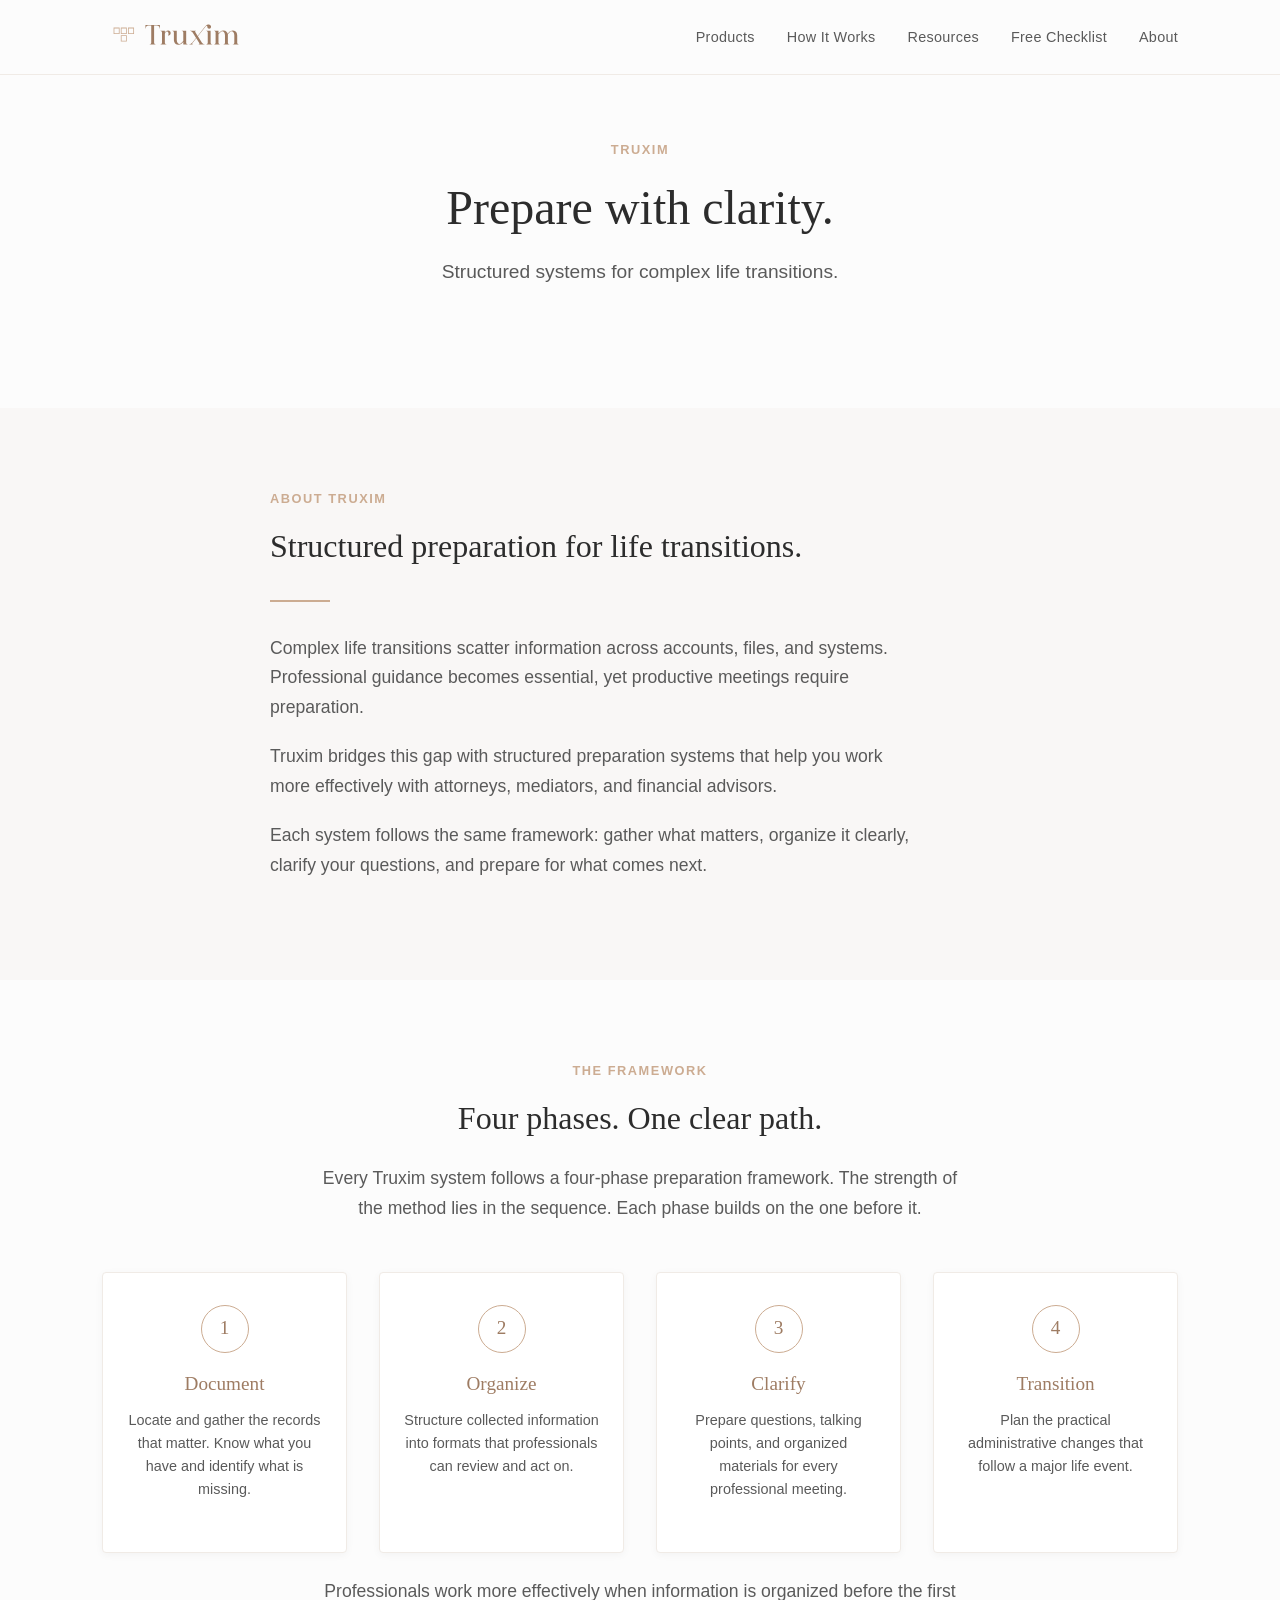
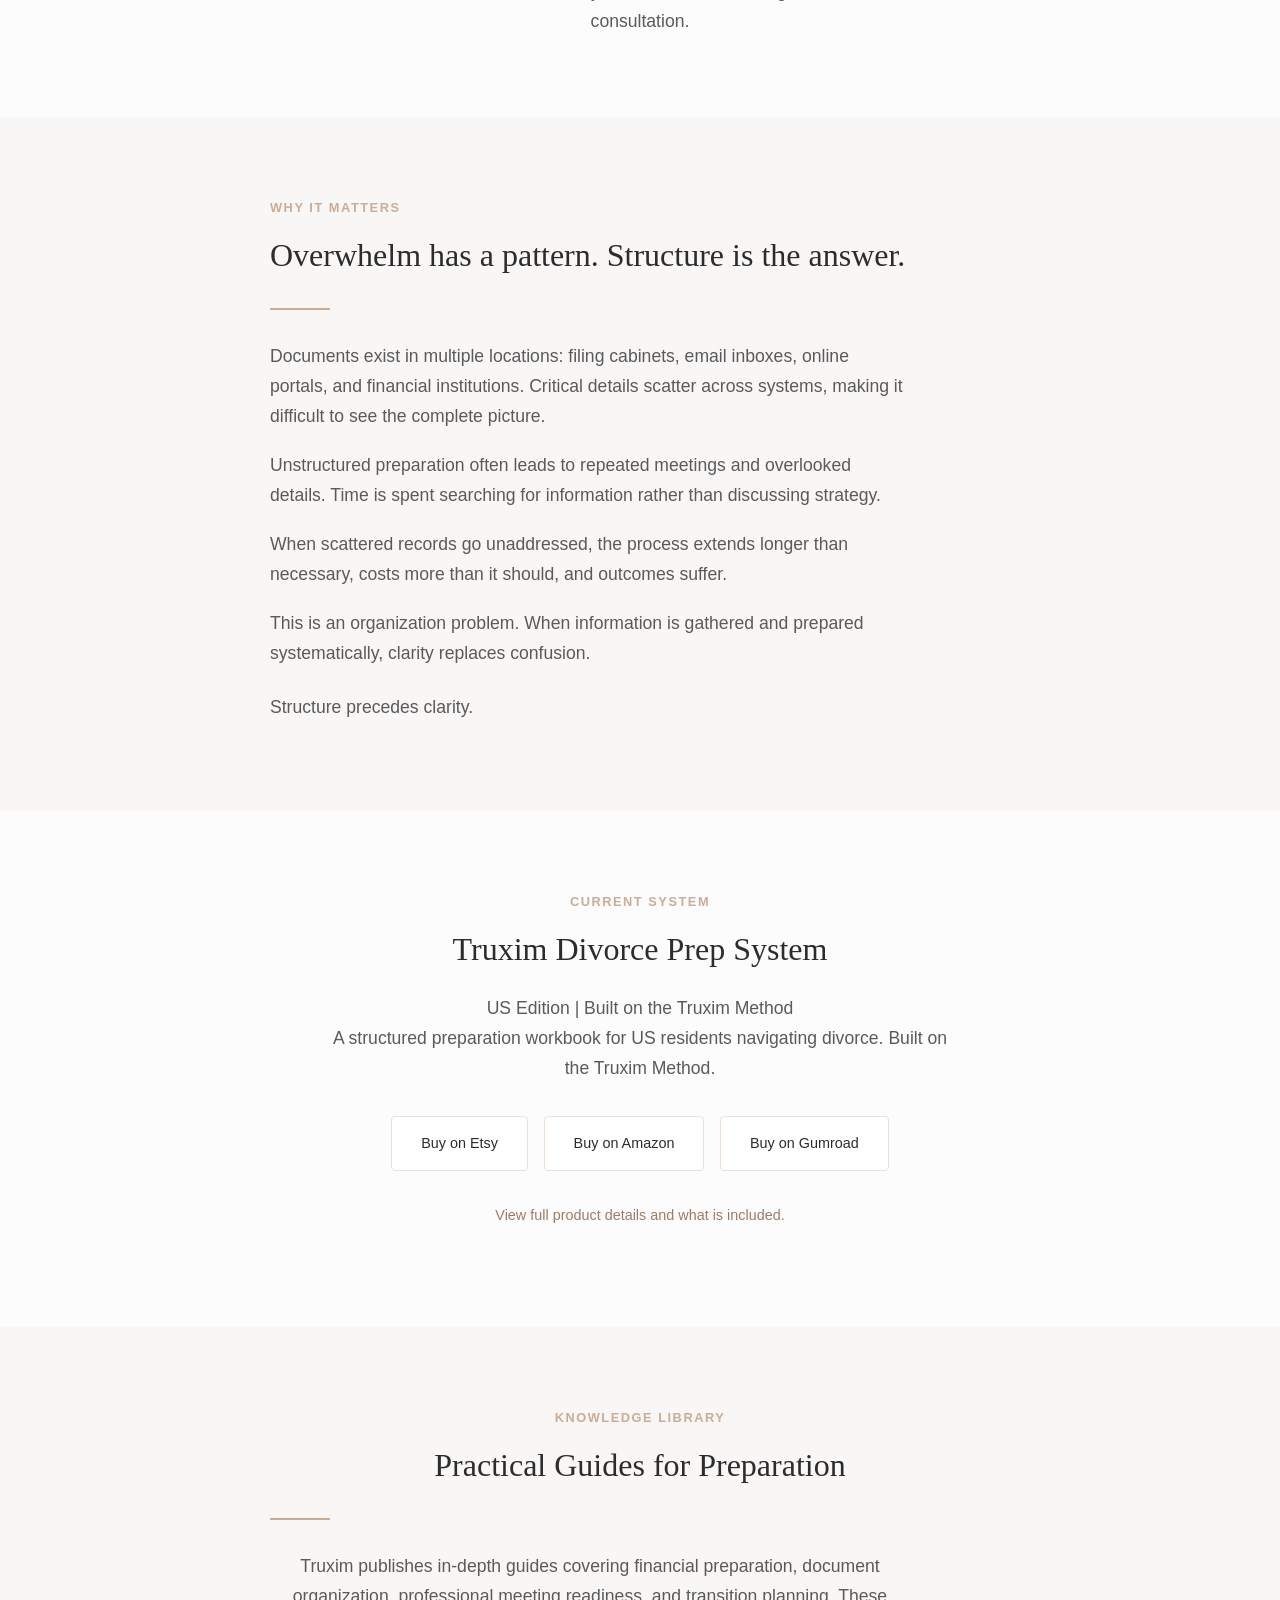
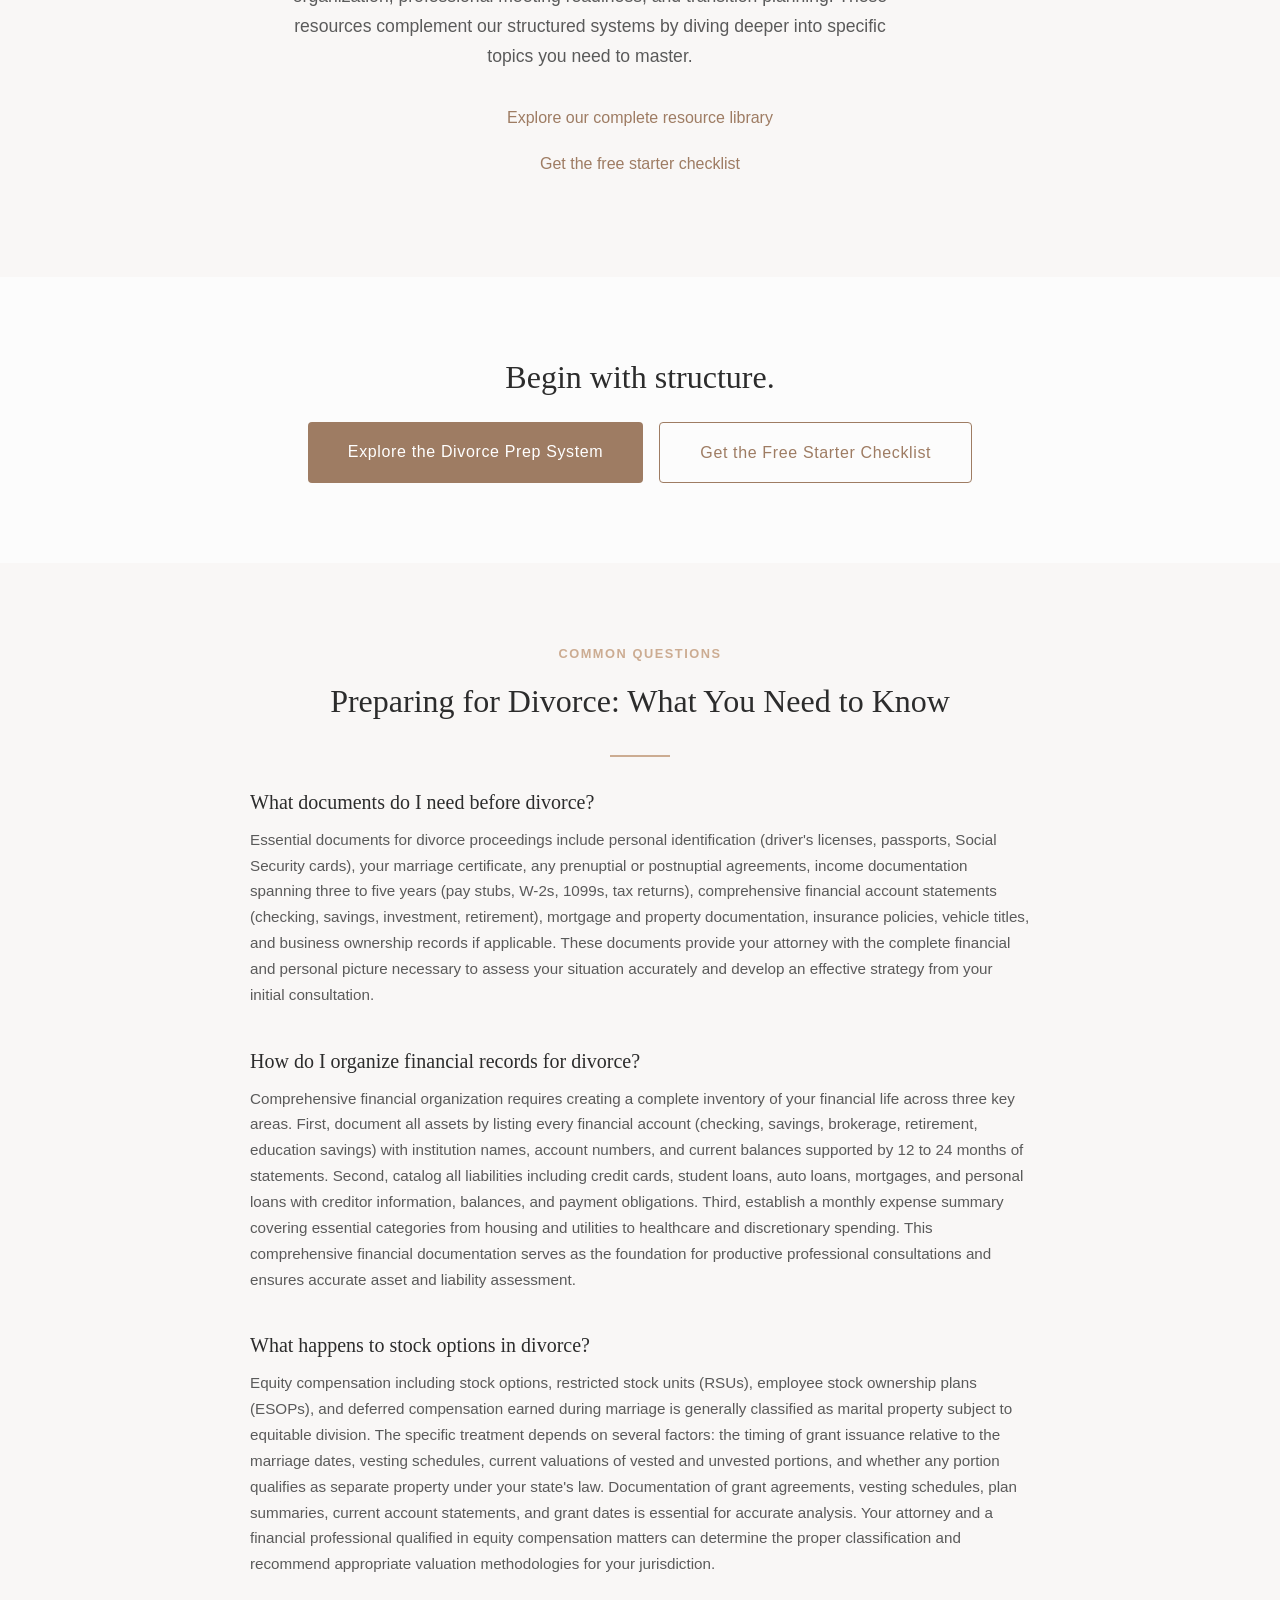
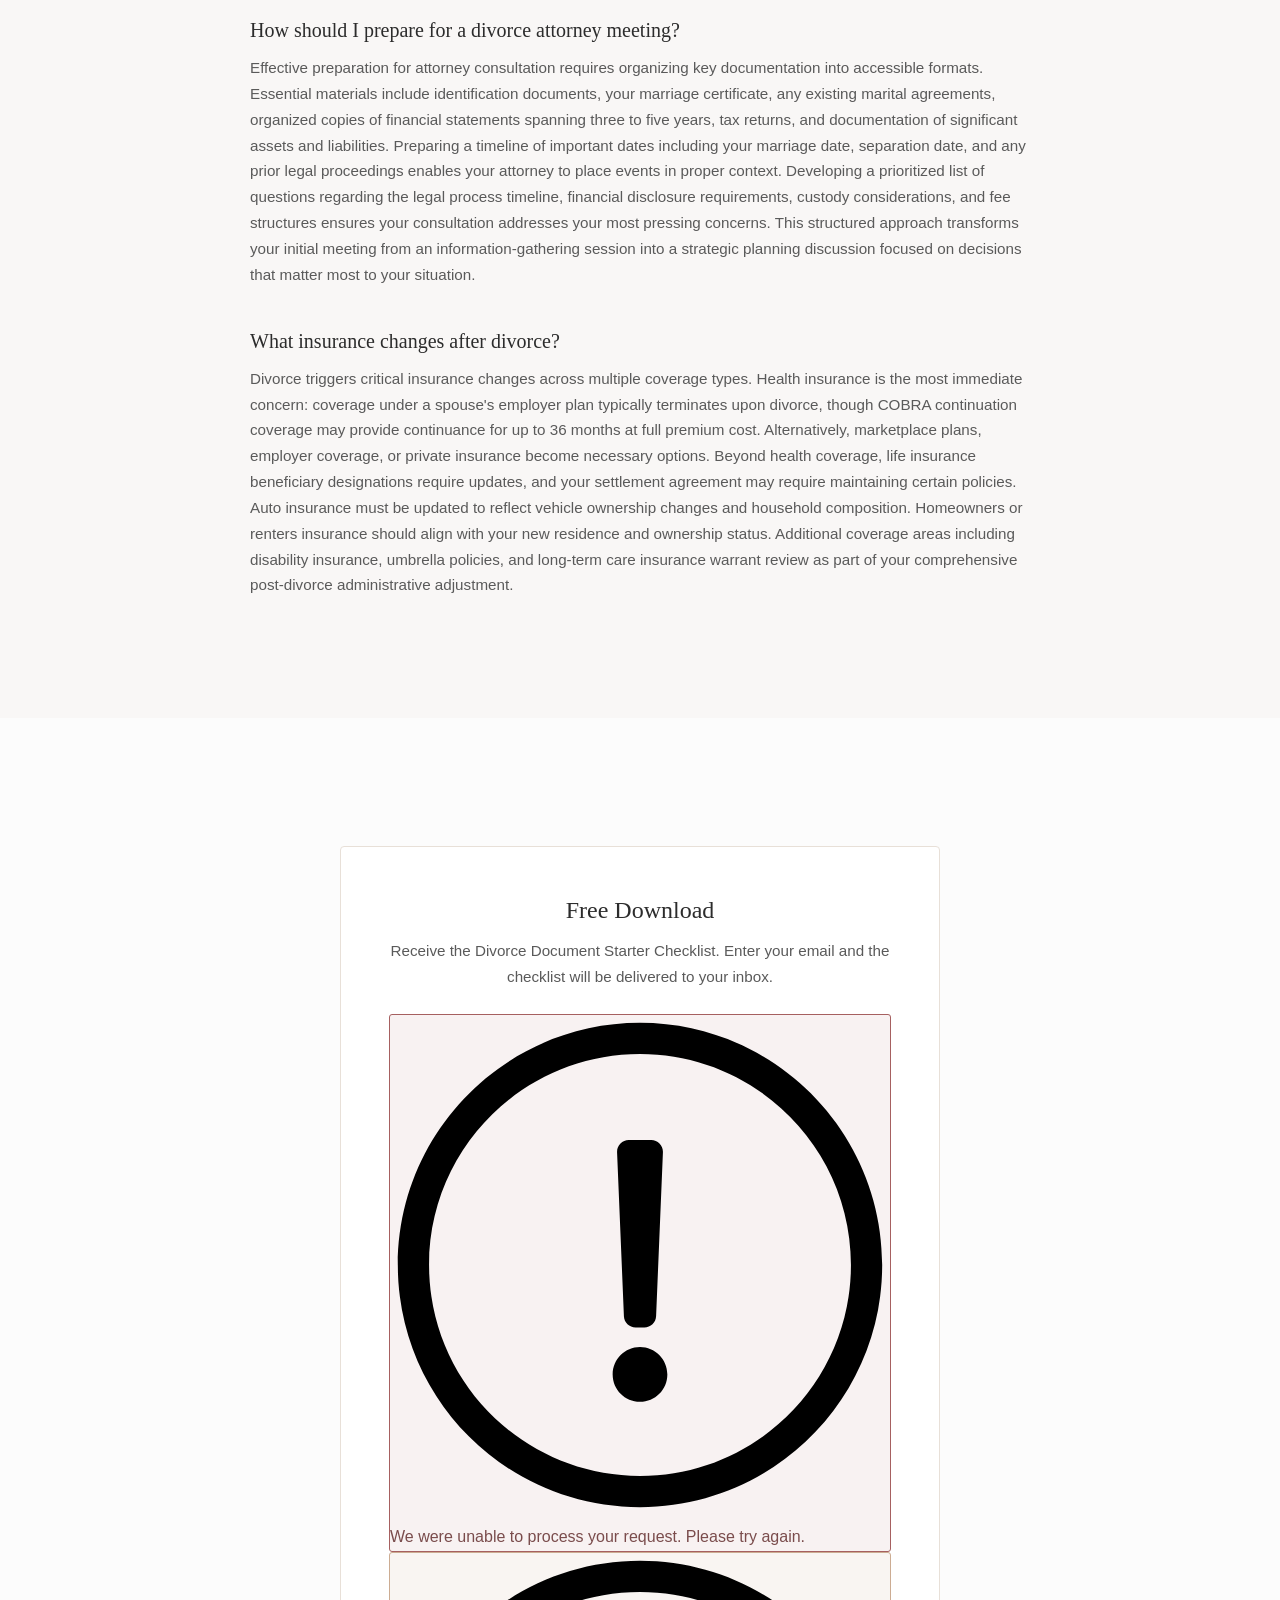
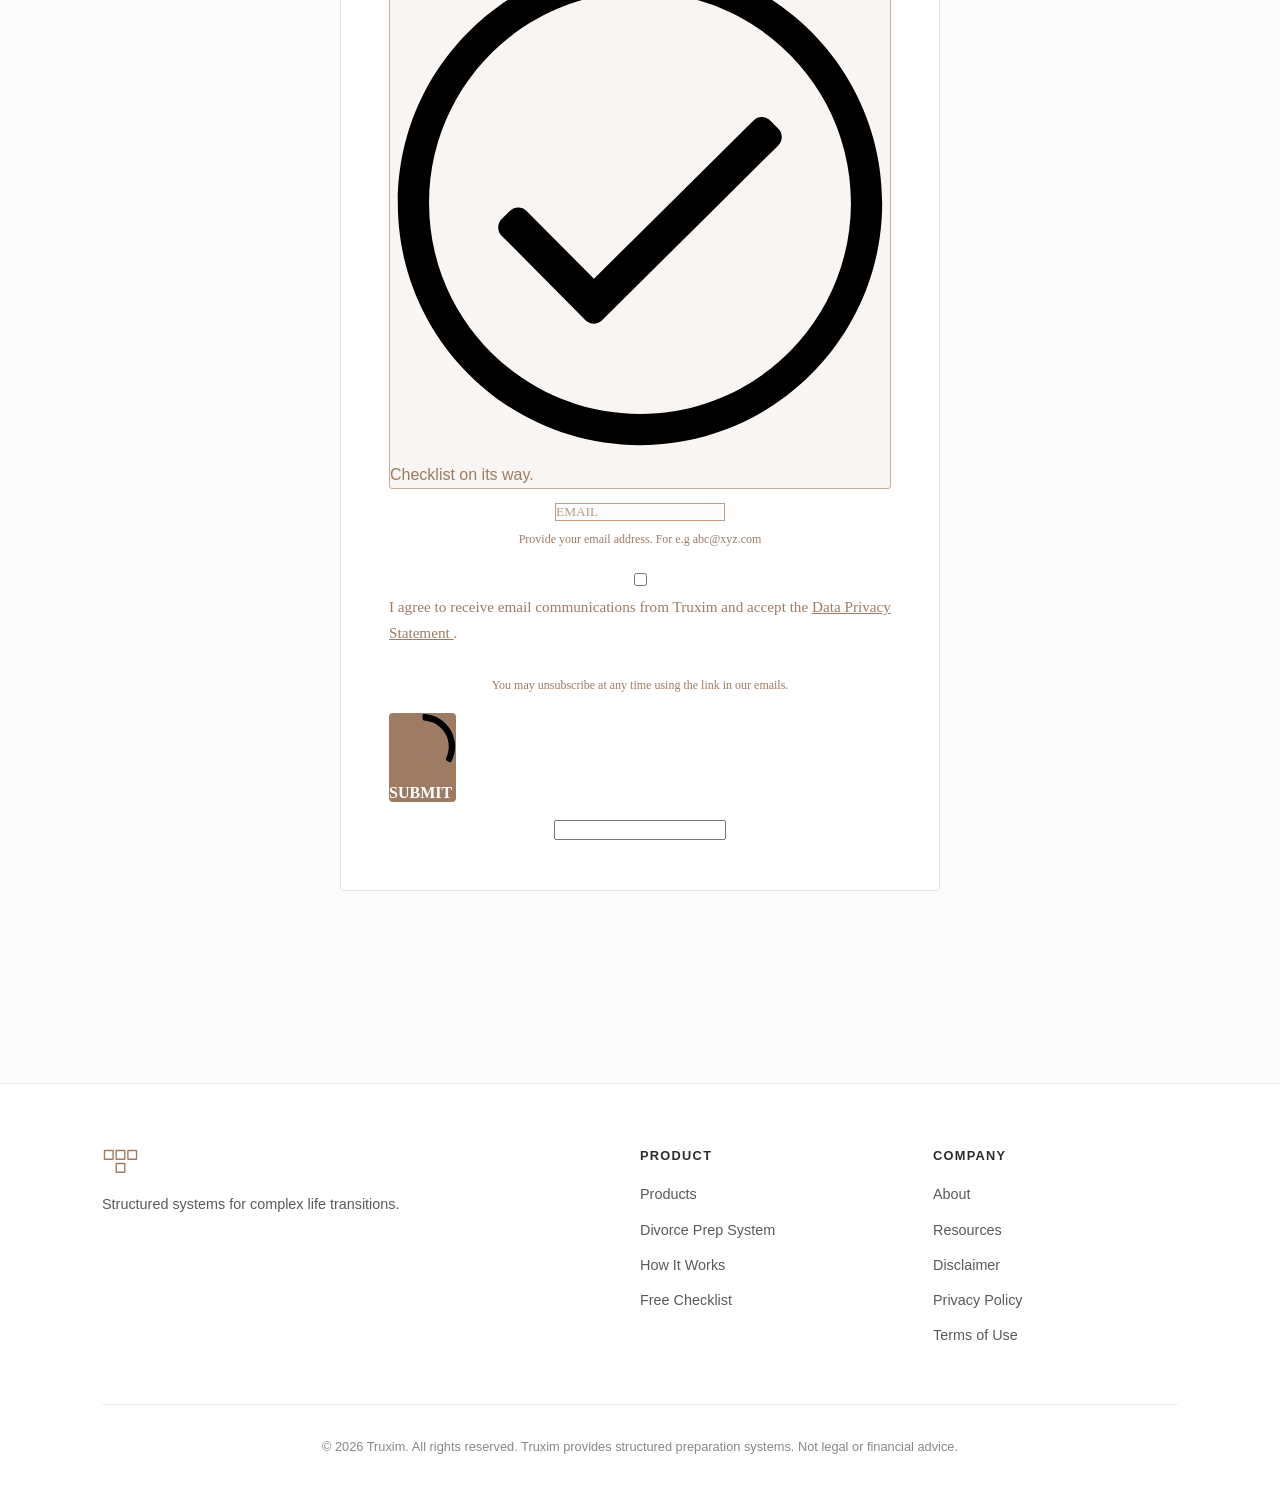
==== commit 74e1fb9f: "Add files via upload" ====
--- a/index.html
+++ b/index.html
@@ -17,39 +17,39 @@
       font-family: Roboto;
       src: url(https://assets.brevo.com/font/Roboto/Latin/normal/normal/7529907e9eaf8ebb5220c5f9850e3811.woff2) format("woff2"), url(https://assets.brevo.com/font/Roboto/Latin/normal/normal/25c678feafdc175a70922a116c9be3e7.woff) format("woff")
     }
-
+  
     @font-face {
       font-display: fallback;
       font-family: Roboto;
       font-weight: 600;
       src: url(https://assets.brevo.com/font/Roboto/Latin/medium/normal/6e9caeeafb1f3491be3e32744bc30440.woff2) format("woff2"), url(https://assets.brevo.com/font/Roboto/Latin/medium/normal/71501f0d8d5aa95960f6475d5487d4c2.woff) format("woff")
     }
-
+  
     @font-face {
       font-display: fallback;
       font-family: Roboto;
       font-weight: 700;
       src: url(https://assets.brevo.com/font/Roboto/Latin/bold/normal/3ef7cf158f310cf752d5ad08cd0e7e60.woff2) format("woff2"), url(https://assets.brevo.com/font/Roboto/Latin/bold/normal/ece3a1d82f18b60bcce0211725c476aa.woff) format("woff")
     }
-
+  
     #sib-container input:-ms-input-placeholder {
       text-align: left;
       font-family: Georgia, serif;
       color: #bd9c82;
     }
-
+  
     #sib-container input::placeholder {
       text-align: left;
       font-family: Georgia, serif;
       color: #bd9c82;
     }
-
+  
     #sib-container textarea::placeholder {
       text-align: left;
       font-family: Georgia, serif;
       color: #bd9c82;
     }
-
+  
     #sib-container a {
       text-decoration: underline;
       color: #2BB2FC;
@@ -321,65 +321,107 @@
           <h3>Free Download</h3>
           <p>Receive the Divorce Document Starter Checklist. Enter your email and the checklist will be delivered to your inbox.</p>
           <!-- START - Brevo Embedded Form -->
-          <div class="sib-form" style="text-align: center; background-color: transparent;">
-            <div id="sib-form-container" class="sib-form-container">
-              <div id="error-message" class="sib-form-message-panel" style="font-size:16px; text-align:left; font-family:Helvetica, sans-serif; color:#661d1d; background-color:#ffeded; border-radius:3px; border-color:#ff4949;max-width:540px;">
-                <div class="sib-form-message-panel__text sib-form-message-panel__text--center">
-                  <svg viewBox="0 0 512 512" class="sib-icon sib-notification__icon">
-                    <path d="M256 40c118.621 0 216 96.075 216 216 0 119.291-96.61 216-216 216-119.244 0-216-96.562-216-216 0-119.203 96.602-216 216-216m0-32C119.043 8 8 119.083 8 256c0 136.997 111.043 248 248 248s248-111.003 248-248C504 119.083 392.957 8 256 8zm-11.49 120h22.979c6.823 0 12.274 5.682 11.99 12.5l-7 168c-.268 6.428-5.556 11.5-11.99 11.5h-8.979c-6.433 0-11.722-5.073-11.99-11.5l-7-168c-.283-6.818 5.167-12.5 11.99-12.5zM256 340c-15.464 0-28 12.536-28 28s12.536 28 28 28 28-12.536 28-28-12.536-28-28-28z" />
-                  </svg>
-                  <span class="sib-form-message-panel__inner-text">
-                    We were unable to process your request. Please try again.
-                  </span>
+          <div class="sib-form" style="text-align: center;
+         background-color: transparent;                                 ">
+  <div id="sib-form-container" class="sib-form-container">
+    <div id="error-message" class="sib-form-message-panel" style="font-size:16px; text-align:left; font-family:Helvetica, sans-serif; color:#661d1d; background-color:#ffeded; border-radius:3px; border-color:#ff4949;max-width:540px;">
+      <div class="sib-form-message-panel__text sib-form-message-panel__text--center">
+        <svg viewBox="0 0 512 512" class="sib-icon sib-notification__icon">
+          <path d="M256 40c118.621 0 216 96.075 216 216 0 119.291-96.61 216-216 216-119.244 0-216-96.562-216-216 0-119.203 96.602-216 216-216m0-32C119.043 8 8 119.083 8 256c0 136.997 111.043 248 248 248s248-111.003 248-248C504 119.083 392.957 8 256 8zm-11.49 120h22.979c6.823 0 12.274 5.682 11.99 12.5l-7 168c-.268 6.428-5.556 11.5-11.99 11.5h-8.979c-6.433 0-11.722-5.073-11.99-11.5l-7-168c-.283-6.818 5.167-12.5 11.99-12.5zM256 340c-15.464 0-28 12.536-28 28s12.536 28 28 28 28-12.536 28-28-12.536-28-28-28z" />
+        </svg>
+        <span class="sib-form-message-panel__inner-text">
+                          We were unable to process your request. Please try again.
+                      </span>
+      </div>
+    </div>
+    <div></div>
+    <div id="success-message" class="sib-form-message-panel" style="font-size:16px; text-align:left; font-family:Helvetica, sans-serif; color:#085229; background-color:#e7faf0; border-radius:3px; border-color:#13ce66;max-width:540px;">
+      <div class="sib-form-message-panel__text sib-form-message-panel__text--center">
+        <svg viewBox="0 0 512 512" class="sib-icon sib-notification__icon">
+          <path d="M256 8C119.033 8 8 119.033 8 256s111.033 248 248 248 248-111.033 248-248S392.967 8 256 8zm0 464c-118.664 0-216-96.055-216-216 0-118.663 96.055-216 216-216 118.664 0 216 96.055 216 216 0 118.663-96.055 216-216 216zm141.63-274.961L217.15 376.071c-4.705 4.667-12.303 4.637-16.97-.068l-85.878-86.572c-4.667-4.705-4.637-12.303.068-16.97l8.52-8.451c4.705-4.667 12.303-4.637 16.97.068l68.976 69.533 163.441-162.13c4.705-4.667 12.303-4.637 16.97.068l8.451 8.52c4.668 4.705 4.637 12.303-.068 16.97z" />
+        </svg>
+        <span class="sib-form-message-panel__inner-text">
+                          Checklist on its way.
+                      </span>
+      </div>
+    </div>
+    <div></div>
+    <div id="sib-container" class="sib-container--large sib-container--vertical" style="text-align:center; background-color:rgba(252,252,252,1); max-width:540px; border-radius:3px; border-width:1px; border-color:#fcfcfc; border-style:solid; direction:ltr">
+      <form id="sib-form" method="POST" action="https://1d1e7d03.sibforms.com/serve/[base64]" data-type="subscription">
+        <div style="padding: 8px 0;">
+          <div class="sib-input sib-form-block">
+            <div class="form__entry entry_block">
+              <div class="form__label-row ">
+
+                <div class="entry__field"><input
+                  class="input"
+                  type="email"
+                  id="EMAIL"
+                  name="EMAIL"
+                  autocomplete="off"
+                  placeholder="EMAIL"
+                  required
+                  pattern="^[^\s@]+@[^\s@]+\.[^\s@]{2,}$"
+                />                
                 </div>
               </div>
-              <div></div>
-              <div id="success-message" class="sib-form-message-panel" style="font-size:16px; text-align:left; font-family:Helvetica, sans-serif; color:#085229; background-color:#e7faf0; border-radius:3px; border-color:#13ce66;max-width:540px;">
-                <div class="sib-form-message-panel__text sib-form-message-panel__text--center">
-                  <svg viewBox="0 0 512 512" class="sib-icon sib-notification__icon">
-                    <path d="M256 8C119.033 8 8 119.033 8 256s111.033 248 248 248 248-111.033 248-248S392.967 8 256 8zm0 464c-118.664 0-216-96.055-216-216 0-118.663 96.055-216 216-216 118.664 0 216 96.055 216 216 0 118.663-96.055 216-216 216zm141.63-274.961L217.15 376.071c-4.705 4.667-12.303 4.637-16.97-.068l-85.878-86.572c-4.667-4.705-4.637-12.303.068-16.97l8.52-8.451c4.705-4.667 12.303-4.637 16.97.068l68.976 69.533 163.441-162.13c4.705-4.667 12.303-4.637 16.97.068l8.451 8.52c4.668 4.705 4.637 12.303-.068 16.97z" />
-                  </svg>
-                  <span class="sib-form-message-panel__inner-text">
-                    Checklist on its way.
-                  </span>
+
+              <label class="entry__error entry__error--primary" style="font-size:16px; text-align:left; font-family:Helvetica, sans-serif; color:#661d1d; background-color:#ffeded; border-radius:3px; border-color:#ff4949;">
+              </label>
+              <div id="email-format-error"
+     style="display:none; font-size:14px; margin-top:6px; padding:8px 10px; background:rgba(166,96,96,0.08); border:1px solid #a66060; border-radius:4px; color:#7a4c4c;">
+  Please enter a valid email address.
+</div>
+              <label class="entry__specification" style="font-size:12px; text-align:left; font-family:Georgia, serif; color:#bd9c82; text-align:left">
+                Provide your email address. For e.g abc@xyz.com
+              </label>
+            </div>
+          </div>
+        </div>
+        <div style="padding: 8px 0;">
+          <div class="sib-optin sib-form-block" data-required="true">
+            <div class="form__entry entry_mcq">
+              <div class="form__label-row ">
+                <div class="entry__choice" style="">
+                  <label>
+                    <input type="checkbox" class="input_replaced" value="1" id="OPT_IN" name="OPT_IN" required />
+                    <span class="checkbox checkbox_tick_positive"
+            style="margin-left:"
+            ></span><span style="font-size:12px; text-align:left; font-family:Georgia, serif; color:#c2c2c2; background-color:transparent;"><p>I agree to receive email communications from Truxim and accept the
+              <a href="https://truxim.com/privacy.html"
+                 target="_blank"
+                 rel="noopener noreferrer"
+                 style="color:#9e7c63; text-decoration:underline;">
+                Data Privacy Statement
+              </a>.</p><span data-required="*" style="display: inline;" class="entry__label entry__label_optin"></span></span> </label>
                 </div>
               </div>
-              <div></div>
-              <div id="sib-container" class="sib-container--large sib-container--vertical" style="text-align:center; background-color:rgba(252,252,252,1); max-width:540px; border-radius:3px; border-width:1px; border-color:#fcfcfc; border-style:solid; direction:ltr">
-                <form id="sib-form" method="POST" action="https://1d1e7d03.sibforms.com/serve/[base64]" data-type="subscription">
-                  <div style="padding: 8px 0;">
-                    <div class="sib-input sib-form-block">
-                      <div class="form__entry entry_block">
-                        <div class="form__label-row ">
-                          <div class="entry__field">
-                            <input class="input " type="text" id="EMAIL" name="EMAIL" autocomplete="off" placeholder="EMAIL" data-required="true" required />
-                          </div>
-                        </div>
-                        <label class="entry__error entry__error--primary" style="font-size:16px; text-align:left; font-family:Helvetica, sans-serif; color:#661d1d; background-color:#ffeded; border-radius:3px; border-color:#ff4949;">
-                        </label>
-                        <label class="entry__specification" style="font-size:12px; text-align:left; font-family:Georgia, serif; color:#bd9c82; text-align:left">
-                          Provide your email address. For e.g abc@xyz.com
-                        </label>
-                      </div>
-                    </div>
-                  </div>
-                  <div style="padding: 8px 0;">
-                    <div class="sib-form-block" style="text-align: left">
-                      <button class="sib-form-block__button sib-form-block__button-with-loader" style="font-size:16px; text-align:left; font-weight:700; font-family:Georgia, serif; color:#fcfcfc; background-color:#9e7c63; border-radius:10px; border-width:0px;" form="sib-form" type="submit">
-                        <svg class="icon clickable__icon progress-indicator__icon sib-hide-loader-icon" viewBox="0 0 512 512" style="">
-                          <path d="M460.116 373.846l-20.823-12.022c-5.541-3.199-7.54-10.159-4.663-15.874 30.137-59.886 28.343-131.652-5.386-189.946-33.641-58.394-94.896-95.833-161.827-99.676C261.028 55.961 256 50.751 256 44.352V20.309c0-6.904 5.808-12.337 12.703-11.982 83.556 4.306 160.163 50.864 202.11 123.677 42.063 72.696 44.079 162.316 6.031 236.832-3.14 6.148-10.75 8.461-16.728 5.01z" />
-                        </svg>
-                        SUBMIT
-                      </button>
-                    </div>
-                  </div>
-                  <input type="text" name="email_address_check" value="" class="input--hidden">
-                  <input type="hidden" name="locale" value="en">
-                </form>
-              </div>
+              <label class="entry__error entry__error--primary" style="font-size:16px; text-align:left; font-family:Helvetica, sans-serif; color:#661d1d; background-color:#ffeded; border-radius:3px; border-color:#ff4949;">
+              </label>
+              <label class="entry__specification" style="font-size:12px; text-align:left; font-family:Georgia, serif; color:#bd9c82; text-align:left">
+                You may unsubscribe at any time using the link in our emails.
+              </label>
             </div>
           </div>
-          <!-- END - Brevo Embedded Form -->
+        </div>
+        <div style="padding: 8px 0;">
+          <div class="sib-form-block" style="text-align: left">
+            <button class="sib-form-block__button sib-form-block__button-with-loader" style="font-size:16px; text-align:left; font-weight:700; font-family:Georgia, serif; color:#fcfcfc; background-color:#9e7c63; border-radius:10px; border-width:0px;" form="sib-form" type="submit">
+              <svg class="icon clickable__icon progress-indicator__icon sib-hide-loader-icon" viewBox="0 0 512 512" style="">
+                <path d="M460.116 373.846l-20.823-12.022c-5.541-3.199-7.54-10.159-4.663-15.874 30.137-59.886 28.343-131.652-5.386-189.946-33.641-58.394-94.896-95.833-161.827-99.676C261.028 55.961 256 50.751 256 44.352V20.309c0-6.904 5.808-12.337 12.703-11.982 83.556 4.306 160.163 50.864 202.11 123.677 42.063 72.696 44.079 162.316 6.031 236.832-3.14 6.148-10.75 8.461-16.728 5.01z" />
+              </svg>
+              SUBMIT
+            </button>
+          </div>
+        </div>
+
+        <input type="text" name="email_address_check" value="" class="input--hidden">
+        <input type="hidden" name="locale" value="en">
+      </form>
+    </div>
+  </div>
+</div>
+<!-- END - Brevo Embedded Form -->
         </div>
       </div>
     </section>
@@ -421,24 +463,64 @@
   </footer>
 
   <!-- START - Brevo form script -->
-  <script>
-    window.REQUIRED_CODE_ERROR_MESSAGE = 'Please choose a country code';
-    window.LOCALE = 'en';
-    window.EMAIL_INVALID_MESSAGE = window.SMS_INVALID_MESSAGE = "Please enter a valid email address.";
-    window.REQUIRED_ERROR_MESSAGE = "Email address is required. ";
-    window.GENERIC_INVALID_MESSAGE = "Please enter a valid email address.";
-    window.translation = {
-      common: {
-        selectedList: '{quantity} list selected',
-        selectedLists: '{quantity} lists selected',
-        selectedOption: '{quantity} selected',
-        selectedOptions: '{quantity} selected',
+<script>
+  window.REQUIRED_CODE_ERROR_MESSAGE = 'Please choose a country code';
+  window.LOCALE = 'en';
+  window.EMAIL_INVALID_MESSAGE = window.SMS_INVALID_MESSAGE = "Please enter a valid email address.";
+  window.GENERIC_INVALID_MESSAGE = "Please enter a valid email address.";
+  window.REQUIRED_ERROR_MESSAGE = "This field is required.";
+
+  window.translation = {
+    common: {
+      selectedList: '{quantity} list selected',
+      selectedLists: '{quantity} lists selected',
+      selectedOption: '{quantity} selected',
+      selectedOptions: '{quantity} selected'
+    }
+  };
+
+  var AUTOHIDE = Boolean(0);
+</script>
+
+<script defer src="https://sibforms.com/forms/end-form/build/main.js"></script>
+
+<script>
+  document.addEventListener("DOMContentLoaded", function() {
+  
+    const button = document.querySelector("#sib-form button[type='submit']");
+    const emailInput = document.getElementById("EMAIL");
+    const emailError = document.getElementById("email-format-error");
+  
+    const emailRegex = /^[^\s@]+@[^\s@]+\.[^\s@]{2,}$/;
+  
+    button.addEventListener("click", function(e) {
+  
+      const emailValue = emailInput.value.trim();
+
+      emailInput.addEventListener("input", function() {
+  emailError.style.display = "none";
+});
+  
+      // Hide previous error
+      emailError.style.display = "none";
+  
+      // Only validate format if something was entered
+      if (emailValue !== "" && !emailRegex.test(emailValue)) {
+        e.preventDefault();
+        e.stopImmediatePropagation();
+        emailError.style.display = "block";
+        emailInput.focus();
+        return false;
       }
-    };
-    var AUTOHIDE = Boolean(0);
+  
+    });
+  
+  });
   </script>
-  <script defer src="https://sibforms.com/forms/end-form/build/main.js"></script>
-  <!-- END - Brevo form script -->
+  
+  
+  
+<!-- END - Brevo form script -->
 
 <!-- Default Statcounter code for truxim.com -->
 <script type="text/javascript">
--- a/css/style.css
+++ b/css/style.css
@@ -237,7 +237,7 @@
 
 /* --- Hero --- */
 .hero {
-  padding: 6rem 0 5rem;
+  padding: 4rem 0 5rem;
   text-align: center;
 }
 
@@ -1426,7 +1426,7 @@
 
 /* Resources page */
 .hero-section {
-  padding: 6rem 0 5rem;
+  padding: 4rem 0 5rem;
   text-align: center;
 }
 
@@ -1780,3 +1780,57 @@
     text-decoration: underline;
   }
 }
+
+/* ============================================
+   Brevo Form Integration (Scoped Override)
+   ============================================ */
+
+   #sib-container,
+   #sib-container * {
+     font-family: var(--font-heading) !important;
+   }
+   
+   #sib-container {
+     background: var(--white) !important;
+     border: 1px solid var(--accent1) !important;
+     border-radius: var(--radius) !important;
+     box-shadow: var(--shadow-sm);
+     max-width: 520px;
+     margin: 0 auto;
+     padding: 2rem 2rem;
+   }
+   
+   /* Input Fields */
+   #sib-container .input {
+     border: 1px solid var(--accent2) !important;
+     background: var(--white) !important;
+     color: var(--text) !important;
+   }
+   
+   /* Submit Button */
+   #sib-container .sib-form-block__button {
+     background: var(--fg) !important;
+     color: var(--white) !important;
+     border-radius: var(--radius) !important;
+     font-family: var(--font-heading) !important;
+     transition: background var(--transition);
+   }
+   
+   #sib-container .sib-form-block__button:hover {
+     background: var(--accent3) !important;
+   }
+   
+   /* Success Message */
+   #success-message {
+     background: rgba(204, 172, 146, 0.12) !important;
+     border: 1px solid var(--accent1) !important;
+     color: var(--text) !important;
+   }
+   
+   /* Error Message */
+   #error-message {
+     background: rgba(166, 96, 96, 0.08) !important;
+     border: 1px solid #a66060 !important;
+     color: #7a4c4c !important;
+   }
+   
